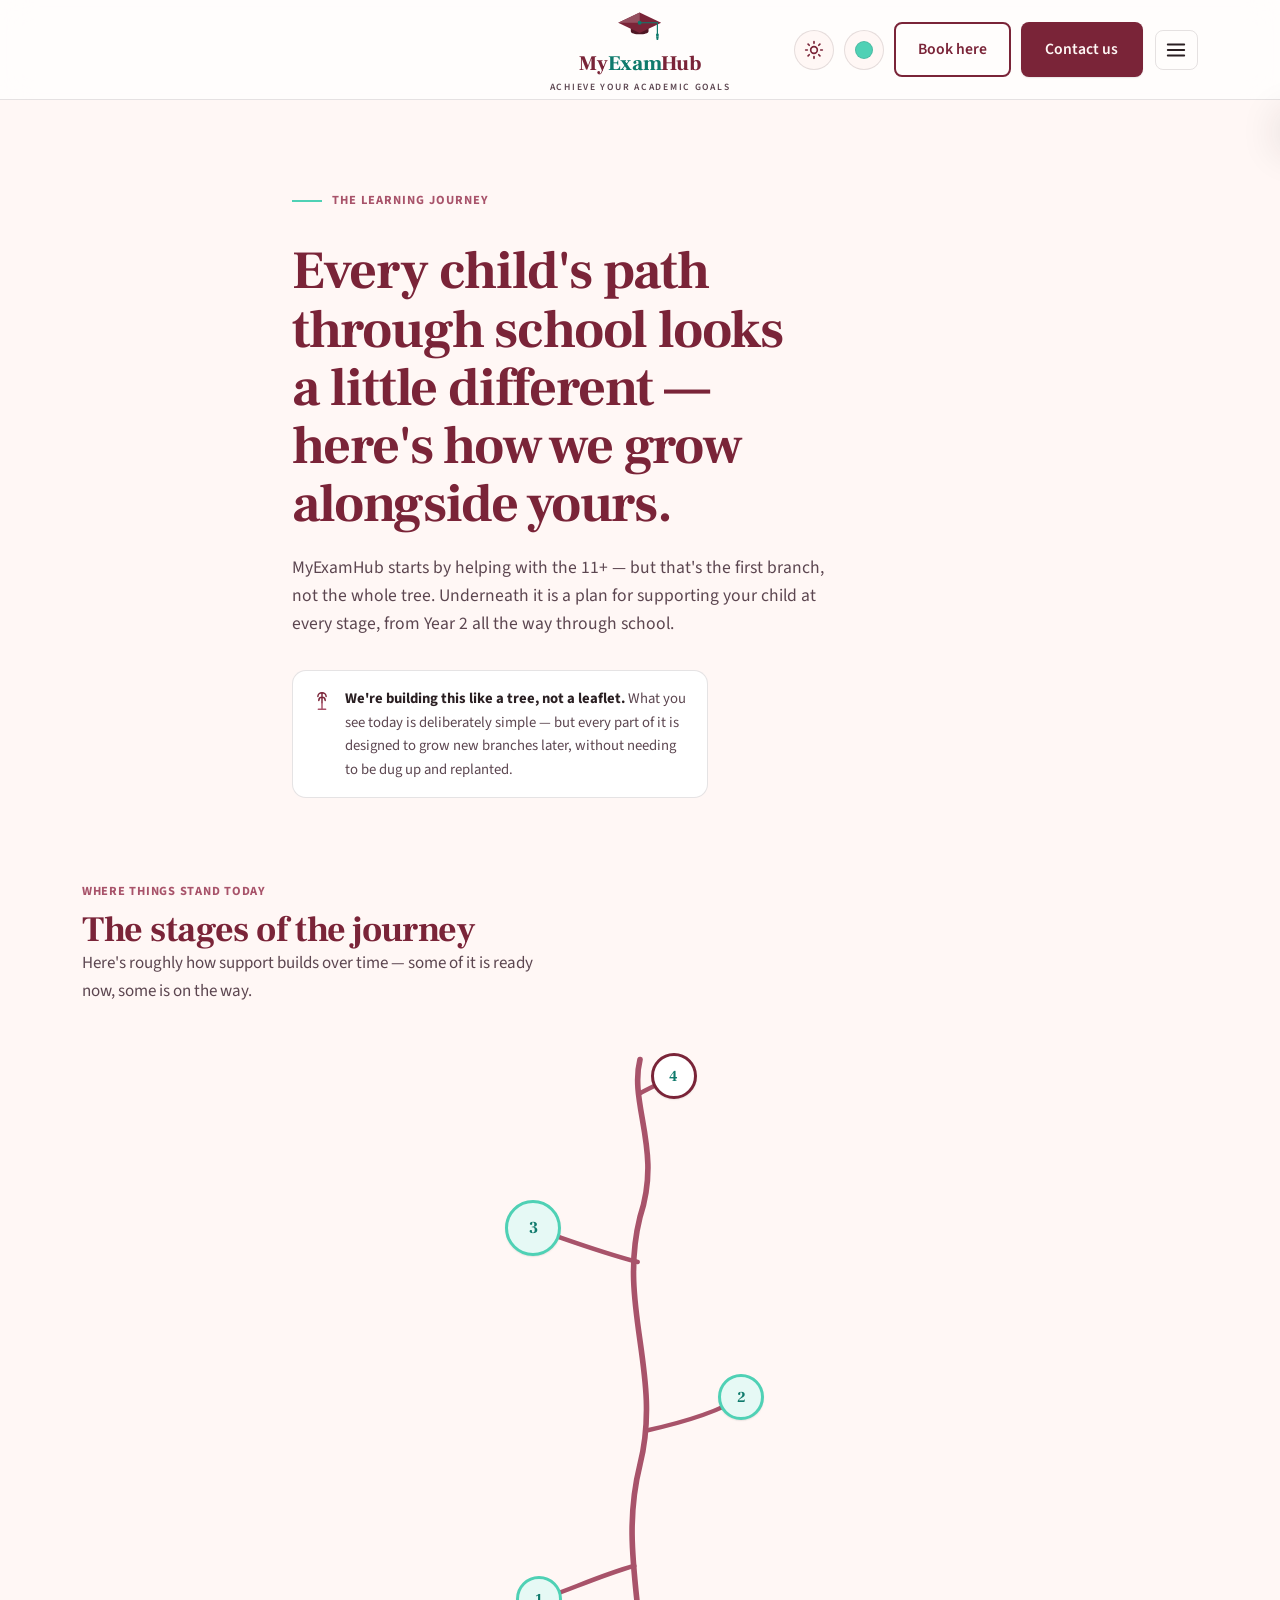
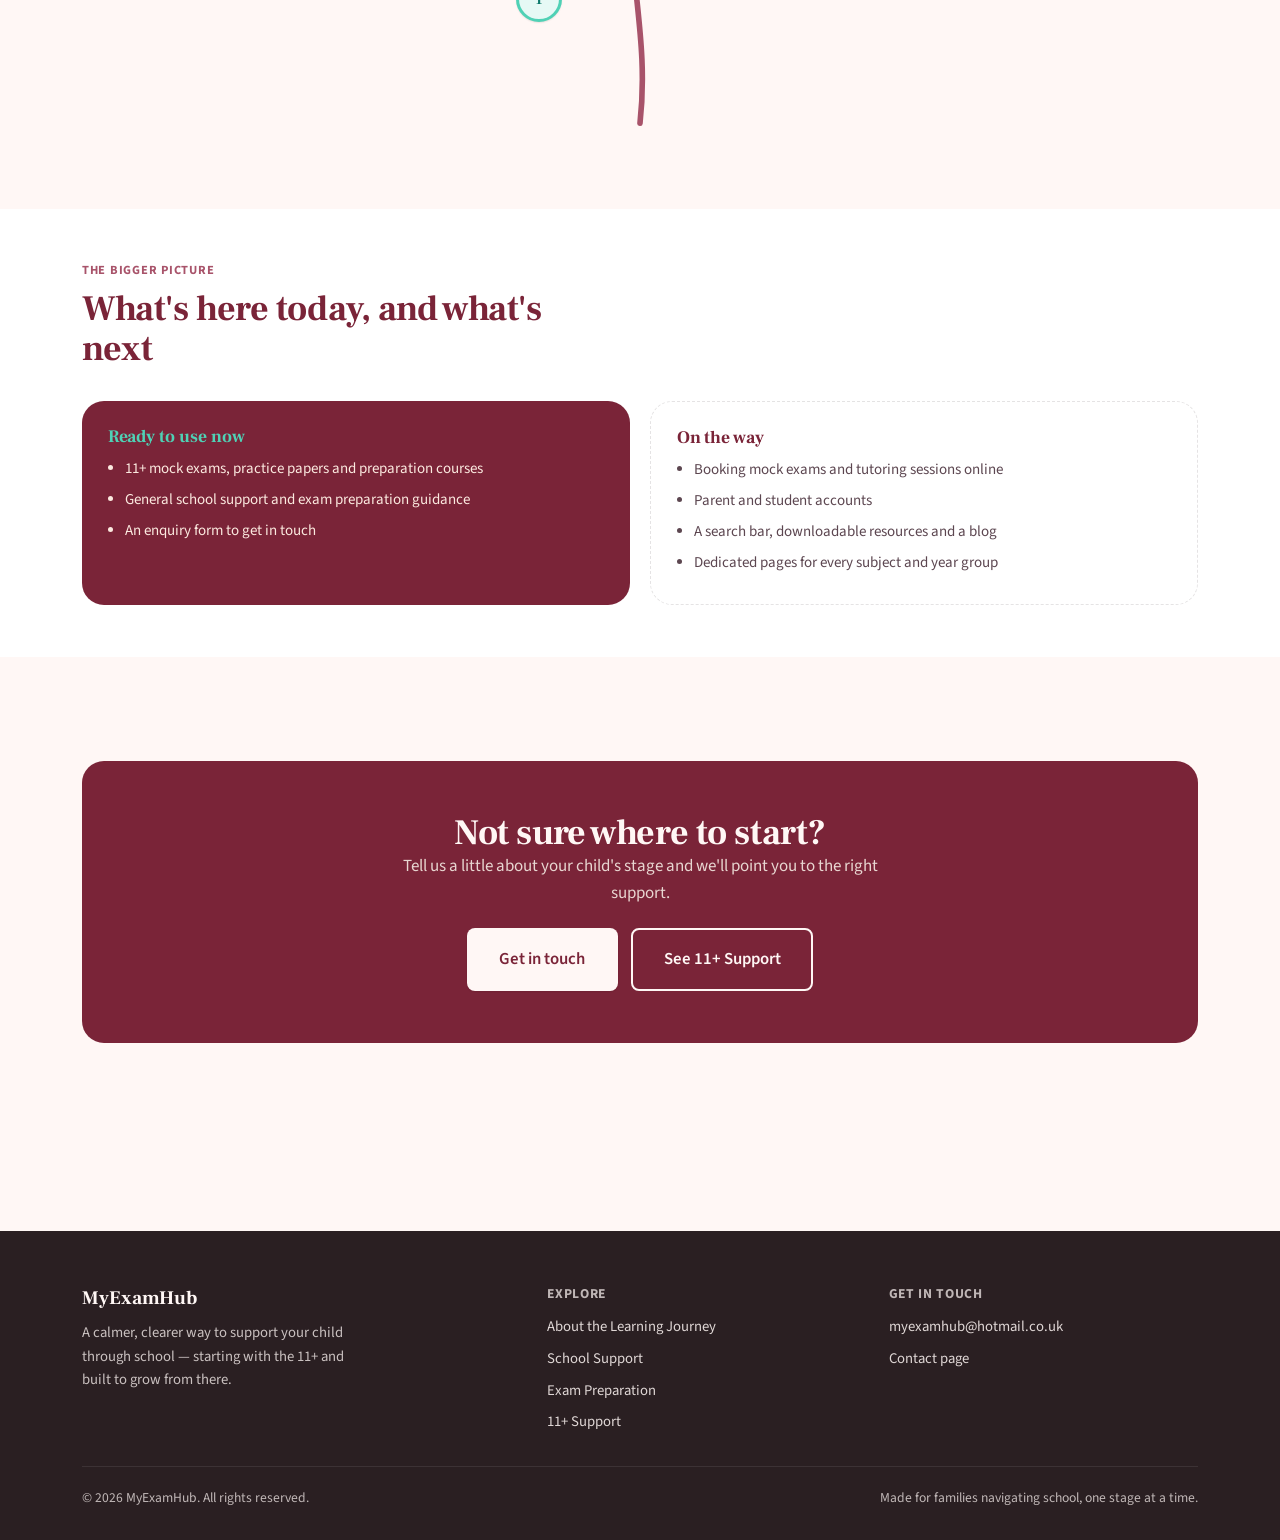
==== about.html @ 19a3b200 "Initial commit: duplicate of MyExamHub as starter for a simplified site Copied from the main my-exam" ====
<!doctype html>
<html lang="en">
<head>
<meta charset="UTF-8">
<meta name="viewport" content="width=device-width, initial-scale=1">
<title>About the Learning Journey — MyExamHub</title>
<meta name="description" content="How children progress through school stages, and how MyExamHub supports them along the way — from Year 2 through the 11+ and beyond.">
<link rel="icon" type="image/svg+xml" href="assets/img/favicon.svg">
<link rel="stylesheet" href="assets/css/style.css">
</head>
<body>
<a class="skip-link" href="#main">Skip to main content</a>

<header class="site-header">
  <div class="container">
    <a class="brand" href="index.html">
      <svg class="brand-mark" viewBox="0 0 120 96" aria-hidden="true">
        <path class="cap-band" d="M41,50 L41,58 C41,67 79,67 79,58 L79,50 Z"/>
        <path class="cap-top" d="M14,40 L60,18 L106,40 L60,62 Z"/>
        <path class="cap-face" d="M14,40 L60,18 L60,40 Z"/>
        <circle class="cap-accent" cx="60" cy="40" r="4.2"/>
        <path class="cap-tassel" d="M60,40 L98,40 L98,66"/>
        <circle class="cap-accent" cx="98" cy="66" r="3.1"/>
        <path class="cap-accent" d="M95,69 L101,69 L99.5,77 L96.5,77 Z"/>
      </svg>
      <span class="brand-word"><span class="word-dark">My</span><span class="word-accent">Exam</span><span class="word-dark">Hub</span></span>
      <span class="brand-tagline">Achieve Your Academic Goals</span>
    </a>

    <div class="nav-wrap">
      <button class="nav-toggle" aria-label="Open menu" aria-expanded="false" aria-controls="primary-nav">
        <svg viewBox="0 0 24 24" fill="none" stroke="currentColor" stroke-width="2" stroke-linecap="round"><path d="M3 6h18M3 12h18M3 18h18"/></svg>
      </button>
      <nav class="primary-nav" id="primary-nav" aria-label="Primary">
        <div class="nav-close-row">
          <button class="nav-close" aria-label="Close menu">
            <svg viewBox="0 0 24 24" fill="none" stroke="currentColor" stroke-width="2" stroke-linecap="round"><path d="M6 6l12 12M18 6L6 18"/></svg>
          </button>
        </div>
        <ul>
          <li><a href="index.html">Home</a></li>
          <li><a href="about.html" aria-current="page">About the Learning Journey</a></li>
          <li><a href="school-support.html">School Support</a></li>
          <li><a href="exam-preparation.html">Exam Preparation</a></li>
          <li><a href="eleven-plus.html">11+ Support</a></li>
          <li><a href="contact.html">Contact</a></li>
        </ul>
      </nav>
      <div class="header-actions">
        <button class="theme-toggle" aria-label="Switch to dark theme" aria-pressed="false">
          <svg class="icon-sun" viewBox="0 0 24 24" fill="none" stroke="currentColor" stroke-width="2" stroke-linecap="round"><circle cx="12" cy="12" r="4"/><path d="M12 2v2M12 20v2M4.9 4.9l1.4 1.4M17.7 17.7l1.4 1.4M2 12h2M20 12h2M4.9 19.1l1.4-1.4M17.7 6.3l1.4-1.4"/></svg>
          <svg class="icon-moon" viewBox="0 0 24 24" fill="none" stroke="currentColor" stroke-width="2" stroke-linecap="round"><path d="M20 14.5A8.5 8.5 0 1 1 9.5 4a7 7 0 0 0 10.5 10.5Z"/></svg>
        </button>
        <button class="palette-toggle" aria-label="Switch to Sage colours" aria-pressed="false" title="Colour scheme">
          <span class="palette-toggle-swatch" aria-hidden="true"></span>
        </button>
        <a class="btn btn-outline header-cta" href="contact.html#booking">Book here</a>
        <a class="btn btn-primary header-cta" href="contact.html">Contact us</a>
      </div>
    </div>
  </div>
  <div class="nav-scrim"></div>
</header>

<main id="main">

  <section class="journey-hero">
    <div class="container">
      <span class="hero-eyebrow">The Learning Journey</span>
      <h1>Every child's path through school looks a little different — here's how we grow alongside yours.</h1>
      <p class="lede">MyExamHub starts by helping with the 11+ — but that's the first branch, not the whole tree. Underneath it is a plan for supporting your child at every stage, from Year 2 all the way through school.</p>
      <div class="tree-note">
        <svg width="22" height="22" viewBox="0 0 24 24" fill="none" aria-hidden="true">
          <path d="M12 3v11M12 3c-2.5 0-4.5 1.8-4.5 4M12 3c2.5 0 4.5 1.8 4.5 4M12 8c-2 0-3.5 1.5-3.5 3.5M12 8c2 0 3.5 1.5 3.5 3.5" stroke="var(--color-primary)" stroke-width="1.6" stroke-linecap="round"/>
          <path d="M8 21h8M12 14v7" stroke="var(--color-secondary)" stroke-width="1.6" stroke-linecap="round"/>
        </svg>
        <p><strong>We're building this like a tree, not a leaflet.</strong> What you see today is deliberately simple — but every part of it is designed to grow new branches later, without needing to be dug up and replanted.</p>
      </div>
    </div>
  </section>

  <section aria-labelledby="journey-heading">
    <div class="container">
      <div class="section-head">
        <span class="eyebrow">Where things stand today</span>
        <h2 id="journey-heading">The stages of the journey</h2>
        <p>Here's roughly how support builds over time — some of it is ready now, some is on the way.</p>
      </div>

      <div class="tree-journey" data-timeline>
        <svg class="tree-svg" viewBox="0 0 320 640" aria-hidden="true" focusable="false">
          <path class="branch-trunk" d="M160,610 C170,520 140,460 160,380 C180,300 140,240 160,160 C180,100 150,60 160,20" />
          <path class="branch branch-1" d="M155,470 C120,480 90,495 70,500" />
          <path class="branch branch-2" d="M165,350 C210,340 235,330 250,320" />
          <path class="branch branch-3" d="M158,200 C120,190 90,178 65,170" />
          <path class="branch branch-4" d="M160,50 C175,42 185,38 190,35" />
        </svg>

        <div class="tree-node-layer">

          <div class="tree-stage tree-stage-1" data-status="now" data-side="left" style="--nx:21.9%; --ny:78.1%; --node-delay:1.65s;">
            <button class="tree-node" data-stage-toggle aria-expanded="false" aria-controls="tree-detail-1">1</button>
            <div class="tree-card" id="tree-detail-1">
              <span class="tree-card-tag">Available now</span>
              <h3>Year 2–3 · Building foundations</h3>
              <p>Confidence with reading, writing and number sense.</p>
              <ul>
                <li>Guidance for parents on supporting learning at home</li>
                <li>An introduction to what's ahead</li>
              </ul>
            </div>
          </div>

          <div class="tree-stage tree-stage-2" data-status="now" data-side="right" style="--nx:78.1%; --ny:50%; --node-delay:2s;">
            <button class="tree-node" data-stage-toggle aria-expanded="false" aria-controls="tree-detail-2">2</button>
            <div class="tree-card" id="tree-detail-2">
              <span class="tree-card-tag">Available now</span>
              <h3>Year 4–6 · School support widens</h3>
              <p>Day-to-day academic support and exam preparation techniques.</p>
              <ul>
                <li>General academic help across year groups</li>
                <li>Revision tips beyond the 11+</li>
              </ul>
            </div>
          </div>

          <div class="tree-stage tree-stage-3" data-status="now" data-side="left" style="--nx:20.3%; --ny:26.6%; --node-delay:2.35s;">
            <button class="tree-node" data-stage-toggle aria-expanded="false" aria-controls="tree-detail-3">3</button>
            <div class="tree-card" id="tree-detail-3">
              <span class="tree-card-tag">Our main focus right now</span>
              <h3>The 11+ · Getting exam-ready</h3>
              <p>The most detailed part of the site today.</p>
              <ul>
                <li>Mock exams and practice papers</li>
                <li>Preparation courses and tips</li>
                <li>FAQs, booking coming soon</li>
              </ul>
            </div>
          </div>

          <div class="tree-stage tree-stage-4" data-status="soon" data-side="right" style="--nx:59.4%; --ny:5.5%; --node-delay:2.7s;">
            <button class="tree-node" data-stage-toggle aria-expanded="false" aria-controls="tree-detail-4">4</button>
            <div class="tree-card" id="tree-detail-4">
              <span class="tree-card-tag">Coming later</span>
              <h3>Beyond · Growing with your child</h3>
              <p>As MyExamHub grows, so does what's here.</p>
              <ul>
                <li>Every year group and subject</li>
                <li>Accounts and online booking</li>
                <li>Video lessons</li>
              </ul>
            </div>
          </div>

        </div>
      </div>

      <!-- mobile fallback: same content, simple stacked accordion -->
      <div class="tree-mobile-list" data-timeline>
        <article class="stage" data-status="now">
          <button class="stage-head" aria-expanded="false" aria-controls="m-detail-1" data-stage-toggle>
            <span class="stage-node" aria-hidden="true">1</span>
            <span class="stage-title">Year 2–3 · Building foundations</span>
          </button>
          <div class="stage-detail" id="m-detail-1">
            <div class="stage-detail-inner">
              <p>Confidence with reading, writing and number sense — the groundwork everything else stands on.</p>
              <ul>
                <li>General guidance for parents on supporting learning at home</li>
                <li>An introduction to what's ahead in later school years</li>
              </ul>
            </div>
          </div>
        </article>
        <article class="stage" data-status="now">
          <button class="stage-head" aria-expanded="false" aria-controls="m-detail-2" data-stage-toggle>
            <span class="stage-node" aria-hidden="true">2</span>
            <span class="stage-title">Year 4–6 · School support widens</span>
          </button>
          <div class="stage-detail" id="m-detail-2">
            <div class="stage-detail-inner">
              <p>As schoolwork gets more demanding, this is where day-to-day academic support and exam preparation techniques come in.</p>
              <ul>
                <li>School Support: general academic help across year groups</li>
                <li>Exam Preparation: revision tips and techniques that go beyond the 11+</li>
              </ul>
            </div>
          </div>
        </article>
        <article class="stage" data-status="now">
          <button class="stage-head" aria-expanded="false" aria-controls="m-detail-3" data-stage-toggle>
            <span class="stage-node" aria-hidden="true">3</span>
            <span class="stage-title">The 11+ · Getting exam-ready</span>
          </button>
          <div class="stage-detail" id="m-detail-3">
            <div class="stage-detail-inner">
              <p>For families sitting the 11+, this is the most detailed part of the site today.</p>
              <ul>
                <li>Mock exams and practice papers</li>
                <li>Preparation courses and tips for success</li>
                <li>FAQs, with booking a place coming soon</li>
              </ul>
            </div>
          </div>
        </article>
        <article class="stage" data-status="soon">
          <button class="stage-head" aria-expanded="false" aria-controls="m-detail-4" data-stage-toggle>
            <span class="stage-node" aria-hidden="true">4</span>
            <span class="stage-title">Beyond · Growing with your child</span>
          </button>
          <div class="stage-detail" id="m-detail-4">
            <div class="stage-detail-inner">
              <p>As MyExamHub grows, so does what's here — without needing to rebuild what came before.</p>
              <ul>
                <li>Subject and year-group pages across the full school journey</li>
                <li>Accounts, dashboards and online booking</li>
                <li>Video lessons and guided learning pathways</li>
              </ul>
            </div>
          </div>
        </article>
      </div>

    </div>
  </section>

  <section class="section-alt" aria-labelledby="split-heading">
    <div class="container">
      <div class="section-head">
        <span class="eyebrow">The bigger picture</span>
        <h2 id="split-heading">What's here today, and what's next</h2>
      </div>
      <div class="split-grid">
        <div class="split-card now">
          <h3>Ready to use now</h3>
          <ul>
            <li>11+ mock exams, practice papers and preparation courses</li>
            <li>General school support and exam preparation guidance</li>
            <li>An enquiry form to get in touch</li>
          </ul>
        </div>
        <div class="split-card later">
          <h3>On the way</h3>
          <ul>
            <li>Booking mock exams and tutoring sessions online</li>
            <li>Parent and student accounts</li>
            <li>A search bar, downloadable resources and a blog</li>
            <li>Dedicated pages for every subject and year group</li>
          </ul>
        </div>
      </div>
    </div>
  </section>

  <section>
    <div class="container">
      <div class="cta-band">
        <h2>Not sure where to start?</h2>
        <p>Tell us a little about your child's stage and we'll point you to the right support.</p>
        <div class="cta-actions">
          <a class="btn btn-primary btn-lg" href="contact.html">Get in touch</a>
          <a class="btn btn-outline btn-lg" href="eleven-plus.html" style="border-color:#FFF7F5; color:#FFF7F5;">See 11+ Support</a>
        </div>
      </div>
    </div>
  </section>

</main>

<footer class="site-footer">
  <div class="container">
    <div class="footer-grid">
      <div class="footer-col">
        <div class="footer-brand">MyExamHub</div>
        <p class="footer-tagline">A calmer, clearer way to support your child through school — starting with the 11+ and built to grow from there.</p>
      </div>
      <div class="footer-col">
        <h5>Explore</h5>
        <ul>
          <li><a href="about.html">About the Learning Journey</a></li>
          <li><a href="school-support.html">School Support</a></li>
          <li><a href="exam-preparation.html">Exam Preparation</a></li>
          <li><a href="eleven-plus.html">11+ Support</a></li>
        </ul>
      </div>
      <div class="footer-col">
        <h5>Get in touch</h5>
        <ul>
          <li><a href="mailto:myexamhub@hotmail.co.uk">myexamhub@hotmail.co.uk</a></li>
          <li><a href="contact.html">Contact page</a></li>
        </ul>
      </div>
    </div>
    <div class="footer-bottom">
      <span>&copy; 2026 MyExamHub. All rights reserved.</span>
      <span>Made for families navigating school, one stage at a time.</span>
    </div>
  </div>
</footer>

<script src="assets/js/main.js"></script>
</body>
</html>
---- assets/css/style.css ----
/* MyExamHub — design system
   Palette: Burgundy & Mint (pinned by client brief)
   --color-accent-strong is a derived, non-pinned addition: the mint accent
   (#4FD1B5) is too light to pass text/focus-ring contrast on the pale
   backgrounds, so light mode substitutes a deeper teal wherever accent is
   used as foreground rather than as a decorative fill/border. Dark mode's
   accent-strong is identical to accent since mint already contrasts well
   against the near-black surfaces there.
   Direction: growth-journey narrative, clean editorial execution
*/

@import url('https://fonts.googleapis.com/css2?family=Frank+Ruhl+Libre:wght@500;600;700;900&family=Source+Sans+3:wght@400;500;600;700&display=swap');

:root {
  --color-primary: #7A2438;
  --color-accent: #4FD1B5;
  --color-accent-strong: #0F7A6C;
  --color-secondary: #A8536A;
  /* theme-constant: text/icons placed on the mint accent's own fill (chips,
     accent-filled buttons) need a fixed dark ink, since the accent stays
     bright in both themes but --color-text flips to near-white in dark. */
  --color-ink-on-accent: #2A1F22;
  --color-bg: #FFF7F5;
  --color-surface: #FFFFFF;
  --color-text: #2A1F22;
  --color-text-soft: #5C4650;
  --color-border: rgba(42, 31, 34, 0.12);
  --color-footer-bg: #2A1F22;
  --color-footer-text: #FFF7F5;

  --shadow-sm: 0 1px 2px rgba(42, 31, 34, 0.06), 0 1px 1px rgba(42, 31, 34, 0.04);
  --shadow-md: 0 8px 24px rgba(42, 31, 34, 0.10);
  --shadow-lg: 0 16px 40px rgba(42, 31, 34, 0.16);

  --radius-sm: 8px;
  --radius-md: 14px;
  --radius-lg: 22px;

  --ease-out: cubic-bezier(0.23, 1, 0.32, 1);
  --ease-in-out: cubic-bezier(0.77, 0, 0.175, 1);
  --ease-drawer: cubic-bezier(0.32, 0.72, 0, 1);

  --font-display: 'Frank Ruhl Libre', Georgia, serif;
  --font-body: 'Source Sans 3', -apple-system, BlinkMacSystemFont, 'Segoe UI', sans-serif;

  --space-1: 0.5rem;
  --space-2: 0.75rem;
  --space-3: 1.25rem;
  --space-4: 2rem;
  --space-5: 3.25rem;
  --space-6: 5.25rem;

  --container-max: 1180px;

  color-scheme: light;
}

:root[data-theme="dark"] {
  --color-primary: #7A2438;
  --color-accent: #4FD1B5;
  --color-accent-strong: #4FD1B5;
  --color-secondary: #A8536A;
  --color-bg: #240F17;
  --color-surface: #331623;
  --color-text: #F5EEEA;
  --color-text-soft: #D9BFC4;
  --color-border: rgba(245, 238, 234, 0.14);
  --color-footer-bg: #170A0F;
  --color-footer-text: #F5EEEA;

  --shadow-sm: 0 1px 2px rgba(0, 0, 0, 0.3);
  --shadow-md: 0 8px 24px rgba(0, 0, 0, 0.35);
  --shadow-lg: 0 20px 50px rgba(0, 0, 0, 0.45);

  color-scheme: dark;
}

@media (prefers-color-scheme: dark) {
  :root:not([data-theme="light"]) {
    --color-primary: #7A2438;
    --color-accent: #4FD1B5;
    --color-accent-strong: #4FD1B5;
    --color-secondary: #A8536A;
    --color-bg: #240F17;
    --color-surface: #331623;
    --color-text: #F5EEEA;
    --color-text-soft: #D9BFC4;
    --color-border: rgba(245, 238, 234, 0.14);
    --color-footer-bg: #170A0F;
    --color-footer-text: #F5EEEA;
    color-scheme: dark;
  }
}

/* ===== Palette switcher: Burgundy & Sage =====
   Primary/Accent/Secondary don't change between light/dark (same pattern
   as the default Burgundy & Mint palette), so one block covers both
   themes; only --color-accent-strong needs a theme-specific value, same
   reasoning as the default palette's accent-strong.
   Note: this palette's Primary (#331623) is identical to the dark-mode
   --color-surface. Every place Primary is used as text/icon color already
   has a dark-mode override to accent or text (added for the Mint palette's
   own contrast fix), so nothing goes invisible — the one visible side
   effect is the tree-journey node's decorative border blending into its
   own fill in dark mode, which is cosmetic only. */
:root[data-palette="sage"] {
  --color-primary: #331623;
  --color-accent: #8CA88F;
  --color-accent-strong: #4F6F55;
  --color-secondary: #E0B93A;
}
:root[data-palette="sage"][data-theme="dark"] {
  --color-accent-strong: #8CA88F;
}
@media (prefers-color-scheme: dark) {
  :root[data-palette="sage"]:not([data-theme="light"]) {
    --color-accent-strong: #8CA88F;
  }
}

/* Reset */
*, *::before, *::after { box-sizing: border-box; }
* { margin: 0; }
html { -webkit-text-size-adjust: 100%; scroll-behavior: smooth; }
body {
  font-family: var(--font-body);
  color: var(--color-text);
  background: var(--color-bg);
  line-height: 1.6;
  font-size: 1.0625rem;
  transition: background-color 0.25s ease, color 0.25s ease;
}
img, svg { display: block; max-width: 100%; }
a { color: inherit; }
button { font: inherit; }
ul { list-style: none; padding: 0; }

h1, h2, h3, h4 {
  font-family: var(--font-display);
  line-height: 1.15;
  font-weight: 700;
  color: var(--color-primary);
}
:root[data-theme="dark"] h1,
:root[data-theme="dark"] h2,
:root[data-theme="dark"] h3,
:root[data-theme="dark"] h4 { color: var(--color-text); }
@media (prefers-color-scheme: dark) {
  html:not([data-theme="light"]) h1,
  html:not([data-theme="light"]) h2,
  html:not([data-theme="light"]) h3,
  html:not([data-theme="light"]) h4 { color: var(--color-text); }
}

/* Optical sizing: tracking and leading are size-specific, not one fixed
   value for every heading — large display type wants negative tracking
   and tighter leading; smaller headings need less of both. */
h1 { font-size: clamp(2.1rem, 4.2vw, 3.4rem); line-height: 1.08; letter-spacing: -0.02em; }
h2 { font-size: clamp(1.6rem, 2.8vw, 2.3rem); line-height: 1.12; letter-spacing: -0.012em; }
h3 { font-size: 1.3rem; letter-spacing: -0.004em; }

p { color: var(--color-text-soft); max-width: 62ch; }

.container {
  max-width: var(--container-max);
  margin-inline: auto;
  padding-inline: var(--space-4);
}

@media (max-width: 640px) {
  .container { padding-inline: var(--space-3); }
}

/* Skip link */
.skip-link {
  position: absolute;
  left: -9999px;
  top: 0;
  background: var(--color-primary);
  color: #fff;
  padding: 0.75rem 1.25rem;
  border-radius: 0 0 var(--radius-sm) 0;
  z-index: 200;
}
.skip-link:focus { left: 0; }

/* ===== Header / Nav ===== */
.site-header {
  position: sticky;
  top: 0;
  z-index: 100;
  background: color-mix(in srgb, var(--color-surface) 100%, transparent);
  border-bottom: 1px solid var(--color-border);
  transition: background-color 200ms ease;
}
@supports (backdrop-filter: blur(1px)) or (-webkit-backdrop-filter: blur(1px)) {
  .site-header {
    background: color-mix(in srgb, var(--color-surface) 72%, transparent);
    -webkit-backdrop-filter: blur(16px) saturate(160%);
    backdrop-filter: blur(16px) saturate(160%);
  }
  .site-header.is-scrolled {
    background: color-mix(in srgb, var(--color-surface) 60%, transparent);
  }
}
@media (prefers-reduced-transparency: reduce) {
  .site-header,
  .site-header.is-scrolled {
    background: var(--color-surface);
    -webkit-backdrop-filter: none;
    backdrop-filter: none;
  }
}
.site-header .container {
  display: flex;
  align-items: center;
  gap: var(--space-3);
  padding-block: 1.4rem;
  position: relative;
}
.brand {
  display: flex;
  flex-direction: column;
  align-items: center;
  gap: 0.3rem;
  font-family: var(--font-display);
  text-decoration: none;
  text-align: center;
  position: absolute;
  left: 50%;
  transform: translateX(-50%);
}
.brand-mark {
  width: 56px;
  height: 45px;
  flex-shrink: 0;
}
.cap-band { fill: color-mix(in srgb, var(--color-primary) 65%, black); }
.cap-top { fill: var(--color-primary); }
.cap-face { fill: color-mix(in srgb, var(--color-primary) 80%, white); }
.cap-accent { fill: var(--color-accent-strong); }
.cap-tassel {
  fill: none;
  stroke: var(--color-accent-strong);
  stroke-width: 2.6;
  stroke-linecap: round;
  stroke-linejoin: round;
}
.brand-word {
  font-weight: 800;
  font-size: 1.3rem;
  letter-spacing: -0.01em;
  line-height: 1;
}
.word-dark { color: var(--color-primary); }
.word-accent { color: var(--color-accent-strong); }
.brand-tagline {
  font-family: var(--font-body);
  font-size: 0.6rem;
  font-weight: 600;
  letter-spacing: 0.18em;
  text-transform: uppercase;
  color: var(--color-text-soft);
}
:root[data-theme="dark"] .word-dark { color: var(--color-text); }
@media (prefers-color-scheme: dark) {
  html:not([data-theme="light"]) .word-dark { color: var(--color-text); }
}
@media (max-width: 640px) {
  .brand { position: static; transform: none; }
  .brand-mark { width: 46px; height: 37px; }
  .brand-word { font-size: 1.12rem; }
}

.nav-wrap {
  display: flex;
  align-items: center;
  gap: var(--space-2);
  margin-left: auto;
}

.nav-toggle {
  display: none;
  background: none;
  border: 1px solid var(--color-border);
  border-radius: var(--radius-sm);
  padding: 0.5rem 0.6rem;
  cursor: pointer;
  color: var(--color-text);
}
.nav-toggle svg { width: 22px; height: 22px; }

.primary-nav {
  display: flex;
  align-items: center;
  gap: var(--space-1);
}
.primary-nav ul {
  display: flex;
  gap: 0.2rem;
  flex-wrap: wrap;
}
.primary-nav a {
  display: inline-block;
  text-decoration: none;
  font-weight: 600;
  font-size: 0.95rem;
  padding: 0.55rem 0.85rem;
  border-radius: var(--radius-sm);
  color: var(--color-text);
  transition: background-color 150ms ease;
}
@media (hover: hover) and (pointer: fine) {
  .primary-nav a:hover { background: var(--color-bg); }
}
.primary-nav a:active { background: var(--color-bg); transition-duration: 50ms; }
.primary-nav a[aria-current="page"] {
  color: var(--color-primary);
  background: color-mix(in srgb, var(--color-primary) 10%, transparent);
}
:root[data-theme="dark"] .primary-nav a[aria-current="page"] { color: var(--color-accent); background: rgba(79,209,181,0.14); }

.header-actions {
  display: flex;
  align-items: center;
  gap: 0.6rem;
}

.theme-toggle {
  display: inline-flex;
  align-items: center;
  justify-content: center;
  width: 40px;
  height: 40px;
  border-radius: 50%;
  border: 1px solid var(--color-border);
  background: var(--color-bg);
  cursor: pointer;
  color: var(--color-primary);
}
:root[data-theme="dark"] .theme-toggle { color: var(--color-accent); }
.theme-toggle svg { width: 20px; height: 20px; }
.theme-toggle .icon-moon { display: none; }
:root[data-theme="dark"] .theme-toggle .icon-sun { display: none; }
:root[data-theme="dark"] .theme-toggle .icon-moon { display: block; }

.palette-toggle {
  display: inline-flex;
  align-items: center;
  justify-content: center;
  width: 40px;
  height: 40px;
  border-radius: 50%;
  border: 1px solid var(--color-border);
  background: var(--color-bg);
  cursor: pointer;
  transition: transform 160ms var(--ease-out);
}
.palette-toggle:active { transform: scale(0.92); }
.palette-toggle-swatch {
  width: 18px;
  height: 18px;
  border-radius: 50%;
  background: var(--color-accent);
  border: 1px solid var(--color-border);
  transition: background-color 200ms ease;
}

.header-cta { white-space: nowrap; }
@media (max-width: 520px) {
  .btn.header-cta { display: none; }
}

.nav-toggle { display: inline-flex; align-items: center; justify-content: center; order: 3; }
.primary-nav {
  position: fixed;
  top: var(--header-h, 4.75rem);
  right: 0;
  bottom: 0;
  z-index: 95;
  width: min(320px, 84vw);
  background: var(--color-surface);
  flex-direction: column;
  align-items: stretch;
  padding: var(--space-2) var(--space-3) var(--space-3);
  transform: translateX(100%);
  transition: transform 240ms var(--ease-drawer);
  box-shadow: var(--shadow-lg);
}
.primary-nav.is-open { transform: translateX(0); }
.nav-close-row { display: flex; justify-content: flex-end; margin-bottom: var(--space-2); }
.nav-close {
  display: inline-flex;
  align-items: center;
  justify-content: center;
  width: 40px;
  height: 40px;
  background: none;
  border: 1px solid var(--color-border);
  border-radius: var(--radius-sm);
  color: var(--color-text);
  cursor: pointer;
}
.nav-close svg { width: 20px; height: 20px; }
.primary-nav ul { flex-direction: column; gap: 0.15rem; }
.primary-nav a { padding: 0.9rem 1rem; font-size: 1.05rem; }
.nav-scrim {
  position: fixed;
  inset: 0;
  background: rgba(20, 8, 12, 0.45);
  z-index: 90;
  opacity: 0;
  visibility: hidden;
  transition: opacity 240ms ease, visibility 240ms;
}
.nav-scrim.is-open { opacity: 1; visibility: visible; }

/* ===== Buttons ===== */
.btn {
  display: inline-flex;
  align-items: center;
  gap: 0.5rem;
  font-weight: 600;
  text-decoration: none;
  border-radius: var(--radius-sm);
  padding: 0.8rem 1.4rem;
  border: 2px solid transparent;
  cursor: pointer;
  transition: transform 160ms var(--ease-out), box-shadow 160ms ease, background-color 150ms ease;
  font-size: 0.98rem;
}
@media (hover: hover) and (pointer: fine) {
  .btn:hover { transform: translateY(-1px); }
}
.btn:active { transform: scale(0.97); }
.btn-primary {
  background: var(--color-primary);
  color: #FFF7F5;
  box-shadow: var(--shadow-sm);
}
@media (hover: hover) and (pointer: fine) {
  .btn-primary:hover { box-shadow: var(--shadow-md); }
}
.btn-outline {
  background: transparent;
  border-color: var(--color-primary);
  color: var(--color-primary);
}
:root[data-theme="dark"] .btn-outline { border-color: var(--color-accent); color: var(--color-accent); }
@media (hover: hover) and (pointer: fine) {
  .btn-outline:hover { background: color-mix(in srgb, var(--color-primary) 8%, transparent); }
}
.btn-lg { padding: 1rem 1.9rem; font-size: 1.05rem; }

/* ===== Hero / Journey path ===== */
.hero {
  padding-block: var(--space-6) var(--space-5);
  overflow: hidden;
}
.hero .container {
  display: grid;
  grid-template-columns: 1.1fr 0.9fr;
  gap: var(--space-5);
  align-items: center;
}
.hero-eyebrow {
  display: inline-flex;
  align-items: center;
  gap: 0.6rem;
  font-weight: 700;
  letter-spacing: 0.08em;
  text-transform: uppercase;
  font-size: 0.78rem;
  color: var(--color-secondary);
  margin-bottom: var(--space-3);
}
.hero-eyebrow::before {
  content: "";
  width: 30px;
  height: 2px;
  background: var(--color-accent);
  flex-shrink: 0;
}
.hero h1 { margin-bottom: var(--space-3); }
.hero-lede { font-size: 1.15rem; margin-bottom: var(--space-4); }
.hero-actions { display: flex; gap: 0.85rem; flex-wrap: wrap; }

.journey {
  position: relative;
  min-height: 360px;
}
.journey-path {
  width: 100%;
  height: auto;
}
.journey-stop {
  position: absolute;
  display: flex;
  flex-direction: column;
  align-items: center;
  text-align: center;
  width: 132px;
  transform: translate(-50%, -50%);
}
.journey-dot {
  width: 46px;
  height: 46px;
  border-radius: 50%;
  background: var(--color-surface);
  border: 3px solid var(--color-accent);
  display: flex;
  align-items: center;
  justify-content: center;
  box-shadow: var(--shadow-md);
  font-family: var(--font-display);
  font-weight: 700;
  color: var(--color-primary);
  margin-bottom: 0.5rem;
}
:root[data-theme="dark"] .journey-dot { color: var(--color-accent); }
.journey-stop span.label {
  font-size: 0.82rem;
  font-weight: 600;
  color: var(--color-text);
}

@media (max-width: 900px) {
  .hero .container { grid-template-columns: 1fr; }
  .journey { min-height: 280px; order: -1; }
}

/* Signature moment: the journey draws itself in, dot by dot.
   Base state is fully revealed so no-JS / reduced-motion visitors see
   the complete path immediately; the animation is additive. */
.journey-stop { opacity: 1; }

@media (prefers-reduced-motion: no-preference) {
  .journey-path {
    animation: journey-draw 1.7s cubic-bezier(0.22, 1, 0.36, 1) both;
  }
  .journey-stop {
    opacity: 0;
    animation: journey-stop-in 0.6s ease-out both;
  }
  .journey-stop:nth-child(2) { animation-delay: 0.35s; }
  .journey-stop:nth-child(3) { animation-delay: 0.85s; }
  .journey-stop:nth-child(4) { animation-delay: 1.3s; }
  .journey-stop:nth-child(5) { animation-delay: 1.65s; }
}

@keyframes journey-draw {
  from { clip-path: inset(0 100% 0 0); }
  to { clip-path: inset(0 0% 0 0); }
}

@keyframes journey-stop-in {
  from { opacity: 0; transform: translate(-50%, -50%) translateY(8px) scale(0.85); }
  to { opacity: 1; transform: translate(-50%, -50%) translateY(0) scale(1); }
}

/* Echo of the signature device further down the page: milestones
   reveal left-to-right as they enter view, like the path extending. */
.milestone {
  clip-path: inset(0 100% 0 0);
  transition: clip-path 0.7s cubic-bezier(0.22, 1, 0.36, 1);
}
.milestone.is-visible { clip-path: inset(0 0 0 0); }
@media (prefers-reduced-motion: reduce) {
  .milestone { clip-path: none; transition: none; }
}

/* ===== Interior page header ===== */
.page-header {
  padding-block: var(--space-5) var(--space-4);
  text-align: center;
}
.page-header .container { max-width: 760px; }
.page-header p { margin-inline: auto; font-size: 1.08rem; }

/* ===== Sections ===== */
section { padding-block: var(--space-5); }
.section-head {
  max-width: 60ch;
  margin-bottom: var(--space-4);
}
.section-head.center { margin-inline: auto; text-align: center; }
.section-alt { background: var(--color-surface); }
.eyebrow {
  display: block;
  font-weight: 700;
  letter-spacing: 0.06em;
  text-transform: uppercase;
  font-size: 0.78rem;
  color: var(--color-secondary);
  margin-bottom: 0.5rem;
}

/* ===== Cards / grid ===== */
.grid {
  display: grid;
  gap: var(--space-3);
}
.grid-3 { grid-template-columns: repeat(3, 1fr); }
.grid-4 { grid-template-columns: repeat(4, 1fr); }
.grid-2 { grid-template-columns: repeat(2, 1fr); }
@media (max-width: 900px) {
  .grid-3, .grid-4 { grid-template-columns: repeat(2, 1fr); }
}
@media (max-width: 640px) {
  .grid-2, .grid-3, .grid-4 { grid-template-columns: 1fr; }
}

.card {
  background: var(--color-surface);
  border: 1px solid var(--color-border);
  border-radius: var(--radius-md);
  padding: var(--space-4);
  box-shadow: var(--shadow-sm);
  transition: box-shadow 200ms ease, transform 200ms var(--ease-out);
}
@media (hover: hover) and (pointer: fine) {
  .card:hover { box-shadow: var(--shadow-md); transform: translateY(-2px); }
}
.card .icon {
  width: 42px;
  height: 42px;
  color: var(--color-primary);
  margin-bottom: var(--space-2);
}
:root[data-theme="dark"] .card .icon { color: var(--color-accent); }
.card h3 { margin-bottom: 0.5rem; font-size: 1.15rem; }
.card p { max-width: none; font-size: 0.96rem; }

.card-link {
  display: inline-flex;
  align-items: center;
  gap: 0.35rem;
  margin-top: var(--space-2);
  font-weight: 600;
  color: var(--color-primary);
  text-decoration: none;
}
:root[data-theme="dark"] .card-link { color: var(--color-accent); }
.card-link svg { width: 16px; height: 16px; transition: transform 160ms var(--ease-out); }
@media (hover: hover) and (pointer: fine) {
  .card-link:hover svg { transform: translateX(3px); }
}

/* ===== Milestone / stepper (used across pages) ===== */
.milestones {
  display: flex;
  gap: var(--space-3);
  overflow-x: auto;
  padding-bottom: 0.5rem;
}
.milestone {
  flex: 1 1 160px;
  min-width: 160px;
  border-left: 3px solid var(--color-accent);
  padding: 0.25rem 0 0.25rem var(--space-2);
}
.milestone .step-num {
  font-family: var(--font-display);
  font-weight: 700;
  color: var(--color-accent-strong);
  font-size: 0.9rem;
}
.milestone h4 { font-size: 1rem; margin-block: 0.2rem 0.3rem; color: var(--color-text); }
.milestone p { font-size: 0.9rem; }

/* ===== Callout / CTA band ===== */
.cta-band {
  background: var(--color-primary);
  color: #FFF7F5;
  border-radius: var(--radius-lg);
  padding: var(--space-5);
  margin-block: var(--space-5);
  text-align: center;
}
:root[data-theme="dark"] .cta-band { background: var(--color-surface); border: 1px solid var(--color-border); color: var(--color-text); }
.cta-band h2 { color: #FFF7F5; }
:root[data-theme="dark"] .cta-band h2 { color: var(--color-text); }
.cta-band p { color: rgba(251,246,236,0.85); margin-inline: auto; }
:root[data-theme="dark"] .cta-band p { color: var(--color-text-soft); }
.cta-band .btn-primary {
  background: #FFF7F5;
  color: var(--color-primary);
}
:root[data-theme="dark"] .cta-band .btn-primary { background: var(--color-accent); color: #240F17; }
.cta-actions { display: flex; justify-content: center; gap: 0.85rem; flex-wrap: wrap; margin-top: var(--space-3); }

/* ===== FAQ (details/summary) ===== */
.faq-item {
  border-bottom: 1px solid var(--color-border);
  padding-block: var(--space-2);
}
.faq-item summary {
  cursor: pointer;
  font-weight: 600;
  font-size: 1.02rem;
  list-style: none;
  display: flex;
  align-items: center;
  justify-content: space-between;
  gap: 1rem;
  padding: 0.4rem 0.5rem;
  margin-inline: -0.5rem;
  border-radius: var(--radius-sm);
  transition: background-color 100ms ease-out;
}
.faq-item summary:active { background: var(--color-bg); transition-duration: 30ms; }
.faq-item summary::-webkit-details-marker { display: none; }
.faq-item summary .chevron { width: 20px; height: 20px; flex-shrink: 0; transition: transform 200ms var(--ease-out); color: var(--color-primary); }
:root[data-theme="dark"] .faq-item summary .chevron { color: var(--color-accent); }
.faq-item[open] summary .chevron { transform: rotate(180deg); }
.faq-item .faq-answer { overflow: hidden; padding-block: 0.4rem 0.8rem; }
.faq-item.js-accordion .faq-answer { transition: height 220ms var(--ease-out); }
@media (prefers-reduced-motion: reduce) {
  .faq-item.js-accordion .faq-answer { transition: none; }
}

/* ===== Badge (future feature note) ===== */
.badge-soon {
  display: inline-flex;
  align-items: center;
  gap: 0.4rem;
  font-size: 0.78rem;
  font-weight: 700;
  letter-spacing: 0.03em;
  text-transform: uppercase;
  color: var(--color-secondary);
  background: color-mix(in srgb, var(--color-accent) 16%, transparent);
  border: 1px solid color-mix(in srgb, var(--color-accent) 45%, transparent);
  padding: 0.3rem 0.7rem;
  border-radius: 999px;
}

/* ===== Forms ===== */
.form-grid { display: grid; gap: var(--space-3); max-width: 640px; }
.field { display: flex; flex-direction: column; gap: 0.4rem; }
.field label { font-weight: 600; font-size: 0.92rem; }
.field input, .field textarea, .field select {
  font: inherit;
  padding: 0.75rem 0.9rem;
  border-radius: var(--radius-sm);
  border: 1.5px solid var(--color-border);
  background: var(--color-surface);
  color: var(--color-text);
}
.field input:focus, .field textarea:focus, .field select:focus {
  outline: 2px solid var(--color-accent-strong);
  outline-offset: 1px;
}
.field textarea { resize: vertical; min-height: 120px; }
.field-row { display: grid; grid-template-columns: 1fr 1fr; gap: var(--space-3); }
@media (max-width: 640px) { .field-row { grid-template-columns: 1fr; } }
.form-note { font-size: 0.88rem; }

/* ===== Contact info list ===== */
.contact-list { display: grid; gap: var(--space-3); }
.contact-item { display: flex; gap: var(--space-2); align-items: flex-start; }
.contact-item .icon { width: 26px; height: 26px; color: var(--color-primary); flex-shrink: 0; margin-top: 0.15rem; }
:root[data-theme="dark"] .contact-item .icon { color: var(--color-accent); }
.contact-item h4 { font-size: 1rem; margin-bottom: 0.15rem; }
.contact-item p { font-size: 0.95rem; }

/* ===== Footer ===== */
.site-footer {
  background: var(--color-footer-bg);
  color: var(--color-footer-text);
  padding-block: var(--space-5) var(--space-4);
  margin-top: var(--space-6);
}
.site-footer a { color: inherit; text-decoration: none; opacity: 0.85; }
.site-footer a:hover { opacity: 1; text-decoration: underline; }
.footer-grid {
  display: grid;
  grid-template-columns: 1.4fr 1fr 1fr;
  gap: var(--space-4);
  margin-bottom: var(--space-4);
}
@media (max-width: 700px) { .footer-grid { grid-template-columns: 1fr; } }
.footer-brand { font-family: var(--font-display); font-size: 1.2rem; font-weight: 700; margin-bottom: 0.5rem; }
.footer-tagline { font-size: 0.92rem; opacity: 0.75; max-width: 40ch; color: inherit; }
.footer-col h5 { font-size: 0.85rem; text-transform: uppercase; letter-spacing: 0.05em; opacity: 0.7; margin-bottom: 0.7rem; }
.footer-col ul { display: flex; flex-direction: column; gap: 0.5rem; font-size: 0.92rem; }
.footer-bottom {
  border-top: 1px solid rgba(255,255,255,0.12);
  padding-top: var(--space-3);
  display: flex;
  justify-content: space-between;
  flex-wrap: wrap;
  gap: 0.5rem;
  font-size: 0.85rem;
  opacity: 0.7;
}

/* ===== About page: growing tree journey ===== */
.journey-hero {
  padding-block: var(--space-6) var(--space-4);
}
.journey-hero .container { max-width: 760px; }
.journey-hero h1 { margin-top: var(--space-2); max-width: 16ch; }
.journey-hero .lede { margin-top: var(--space-3); font-size: 1.1rem; }

.tree-note {
  margin-top: var(--space-4);
  display: flex;
  align-items: flex-start;
  gap: 0.75rem;
  max-width: 52ch;
  background: var(--color-surface);
  border: 1px solid var(--color-border);
  border-radius: var(--radius-md);
  padding: 1rem 1.15rem;
}
.tree-note svg { flex-shrink: 0; margin-top: 0.15rem; }
.tree-note p { margin: 0; font-size: 0.92rem; }
.tree-note strong { color: var(--color-text); }

/* --- illustrated tree timeline (desktop) --- */
.tree-journey {
  position: relative;
  width: min(360px, 82vw);
  margin: 0 auto;
  aspect-ratio: 320 / 640;
}
.tree-svg { position: absolute; inset: 0; width: 100%; height: 100%; overflow: visible; }
.tree-svg path { fill: none; stroke-linecap: round; }
.branch-trunk {
  stroke: var(--color-secondary);
  stroke-width: 5;
  stroke-dasharray: 1000;
  stroke-dashoffset: 1000;
  animation: tree-draw 1.4s var(--ease-out) 0.1s forwards;
}
.branch {
  stroke: var(--color-secondary);
  stroke-width: 4;
  stroke-dasharray: 260;
  stroke-dashoffset: 260;
  animation: tree-draw 0.7s var(--ease-out) forwards;
  transition: stroke 0.25s ease, stroke-width 0.25s ease;
}
.branch-1 { animation-delay: 0.5s; }
.branch-2 { animation-delay: 0.85s; }
.branch-3 { animation-delay: 1.2s; }
.branch-4 { animation-delay: 1.55s; }
@keyframes tree-draw { to { stroke-dashoffset: 0; } }

.tree-journey:has(.tree-stage-1 .tree-node:hover) .branch-1,
.tree-journey:has(.tree-stage-1 .tree-node:focus-visible) .branch-1,
.tree-journey:has(.tree-stage-1.is-open) .branch-1,
.tree-journey:has(.tree-stage-2 .tree-node:hover) .branch-2,
.tree-journey:has(.tree-stage-2 .tree-node:focus-visible) .branch-2,
.tree-journey:has(.tree-stage-2.is-open) .branch-2,
.tree-journey:has(.tree-stage-3 .tree-node:hover) .branch-3,
.tree-journey:has(.tree-stage-3 .tree-node:focus-visible) .branch-3,
.tree-journey:has(.tree-stage-3.is-open) .branch-3,
.tree-journey:has(.tree-stage-4 .tree-node:hover) .branch-4,
.tree-journey:has(.tree-stage-4 .tree-node:focus-visible) .branch-4,
.tree-journey:has(.tree-stage-4.is-open) .branch-4 {
  stroke: var(--color-accent);
  stroke-width: 6;
}

.tree-node-layer { position: absolute; inset: 0; }

.tree-stage {
  position: absolute;
  left: var(--nx);
  top: var(--ny);
  transform: translate(-50%, -50%);
  opacity: 0;
  animation: tree-node-in 0.5s ease-out forwards;
  animation-delay: var(--node-delay, 1.6s);
}
@keyframes tree-node-in {
  from { opacity: 0; transform: translate(-50%, -50%) scale(0.4); }
  to { opacity: 1; transform: translate(-50%, -50%) scale(1); }
}

.tree-node {
  width: 46px;
  height: 46px;
  border-radius: 50%;
  background: var(--color-surface);
  border: 3px solid var(--color-primary);
  display: flex;
  align-items: center;
  justify-content: center;
  font-family: var(--font-display);
  font-weight: 700;
  font-size: 0.95rem;
  color: var(--color-accent-strong);
  cursor: pointer;
  transition: transform 0.25s cubic-bezier(0.34, 1.56, 0.64, 1), border-color 0.2s ease, box-shadow 0.2s ease;
  box-shadow: var(--shadow-sm);
}
.tree-stage[data-status="now"] .tree-node {
  border-color: var(--color-accent);
  color: var(--color-accent-strong);
  background: color-mix(in srgb, var(--color-accent) 14%, var(--color-surface));
}
.tree-stage-3 .tree-node { width: 56px; height: 56px; font-size: 1.05rem; }
@media (hover: hover) and (pointer: fine) {
  .tree-node:hover { transform: scale(1.18) rotate(-4deg); box-shadow: var(--shadow-md); }
}
.tree-node:focus-visible,
.tree-stage.is-open .tree-node {
  transform: scale(1.18) rotate(-4deg);
  box-shadow: var(--shadow-md);
}
.tree-node:active {
  transform: scale(0.94);
  transition-duration: 80ms;
}

.tree-card {
  position: absolute;
  top: 50%;
  width: 210px;
  background: var(--color-surface);
  border: 1px solid var(--color-border);
  border-radius: var(--radius-md);
  padding: 0.9rem 1rem;
  box-shadow: var(--shadow-lg);
  opacity: 0;
  pointer-events: none;
  transform: translateY(-50%) scale(0.85);
  transform-origin: center left;
  transition: opacity 0.2s ease, transform 0.25s cubic-bezier(0.34, 1.56, 0.64, 1);
  z-index: 5;
}
.tree-stage[data-side="left"] .tree-card { right: calc(100% + 1.1rem); transform-origin: center right; }
.tree-stage[data-side="right"] .tree-card { left: calc(100% + 1.1rem); }

@media (hover: hover) and (pointer: fine) {
  .tree-node:hover ~ .tree-card { opacity: 1; transform: translateY(-50%) scale(1); }
}
.tree-node:focus-visible ~ .tree-card,
.tree-stage.is-open .tree-card {
  opacity: 1;
  transform: translateY(-50%) scale(1);
  pointer-events: auto;
}

.tree-card-tag {
  display: inline-block;
  font-size: 0.62rem;
  font-weight: 700;
  letter-spacing: 0.04em;
  text-transform: uppercase;
  padding: 0.15rem 0.6rem;
  border-radius: 999px;
  background: var(--color-accent);
  color: var(--color-ink-on-accent);
  margin-bottom: 0.4rem;
}
.tree-stage[data-status="soon"] .tree-card-tag {
  background: color-mix(in srgb, var(--color-secondary) 16%, transparent);
  color: var(--color-secondary);
}
.tree-card h3 { font-size: 0.92rem; margin-bottom: 0.25rem; }
.tree-card p { margin: 0; font-size: 0.82rem; max-width: none; }
.tree-card ul { margin: 0.5rem 0 0; padding-left: 1rem; font-size: 0.8rem; color: var(--color-text-soft); list-style: disc; }
.tree-card li { margin-bottom: 0.2rem; }

/* --- mobile fallback: stacked accordion, illustration hidden --- */
.tree-mobile-list { display: none; }

@media (max-width: 760px) {
  .tree-journey { display: none; }
  .tree-mobile-list { display: block; }
  .tree-mobile-list .stage { position: relative; border-bottom: 1px solid var(--color-border); }
  .tree-mobile-list .stage:last-child { border-bottom: none; }
  .tree-mobile-list .stage-head {
    width: 100%; display: flex; align-items: center; gap: 0.9rem; padding: 0.75rem 0.4rem;
    background: none; border: none; border-radius: var(--radius-sm); font: inherit; text-align: left; color: var(--color-text); cursor: pointer;
    transition: background-color 100ms ease-out;
  }
  .tree-mobile-list .stage-head:active { background: var(--color-bg); transition-duration: 30ms; }
  .tree-mobile-list .stage-node {
    flex-shrink: 0; width: 38px; height: 38px; border-radius: 50%;
    background: var(--color-surface); border: 3px solid var(--color-primary);
    display: flex; align-items: center; justify-content: center;
    font-family: var(--font-display); font-weight: 700; font-size: 0.85rem; color: var(--color-accent-strong);
  }
  .tree-mobile-list .stage[data-status="now"] .stage-node {
    border-color: var(--color-accent);
    background: color-mix(in srgb, var(--color-accent) 14%, var(--color-surface));
  }
  .tree-mobile-list .stage-title { flex: 1; font-family: var(--font-display); font-weight: 700; font-size: 0.95rem; color: var(--color-text); }
  .tree-mobile-list .stage-detail { max-height: 0; opacity: 0; overflow: hidden; padding-left: 3.25rem; transition: max-height 0.3s ease, opacity 0.2s ease; }
  .tree-mobile-list .stage.is-open .stage-detail { max-height: 280px; opacity: 1; }
  .tree-mobile-list .stage-detail-inner { padding: 0 0.4rem 0.9rem; }
  .tree-mobile-list .stage-detail p { margin: 0; font-size: 0.9rem; }
  .tree-mobile-list .stage-detail ul { margin: 0.5rem 0 0; padding-left: 1rem; font-size: 0.87rem; color: var(--color-text-soft); list-style: disc; }
}

@media (prefers-reduced-motion: reduce) {
  .branch-trunk, .branch, .tree-stage { animation: none; stroke-dashoffset: 0; opacity: 1; }
  .tree-node, .tree-card { transition: none; }
}

/* --- now / later split --- */
.split-grid {
  display: grid;
  grid-template-columns: 1fr 1fr;
  gap: var(--space-3);
  margin-top: var(--space-4);
}
@media (max-width: 760px) {
  .split-grid { grid-template-columns: 1fr; }
}
.split-card { border-radius: var(--radius-lg); padding: 1.6rem 1.6rem 1.35rem; }
.split-card.now { background: var(--color-primary); color: #FFF7F5; }
:root[data-theme="dark"] .split-card.now {
  background: var(--color-surface);
  border: 1px solid var(--color-border);
  color: var(--color-text);
}
.split-card.later { background: var(--color-surface); border: 1px dashed var(--color-border); color: var(--color-text); }
.split-card h3 { font-size: 1.1rem; margin-bottom: 0.6rem; }
.split-card.now h3 { color: var(--color-accent); }
.split-card ul { margin: 0; padding-left: 1.1rem; font-size: 0.94rem; list-style: disc; }
.split-card.now ul { color: #FCEAE0; }
:root[data-theme="dark"] .split-card.now ul { color: var(--color-text-soft); }
.split-card.later ul { color: var(--color-text-soft); }
.split-card li { margin-bottom: 0.45rem; }

/* ===== Utilities ===== */
.visually-hidden {
  position: absolute;
  width: 1px; height: 1px;
  overflow: hidden;
  clip: rect(0 0 0 0);
  white-space: nowrap;
}
.mt-0 { margin-top: 0; }
.text-center { text-align: center; }

@media (prefers-reduced-motion: reduce) {
  html { scroll-behavior: auto; }
  * { transition-duration: 0.001ms !important; animation-duration: 0.001ms !important; }
}
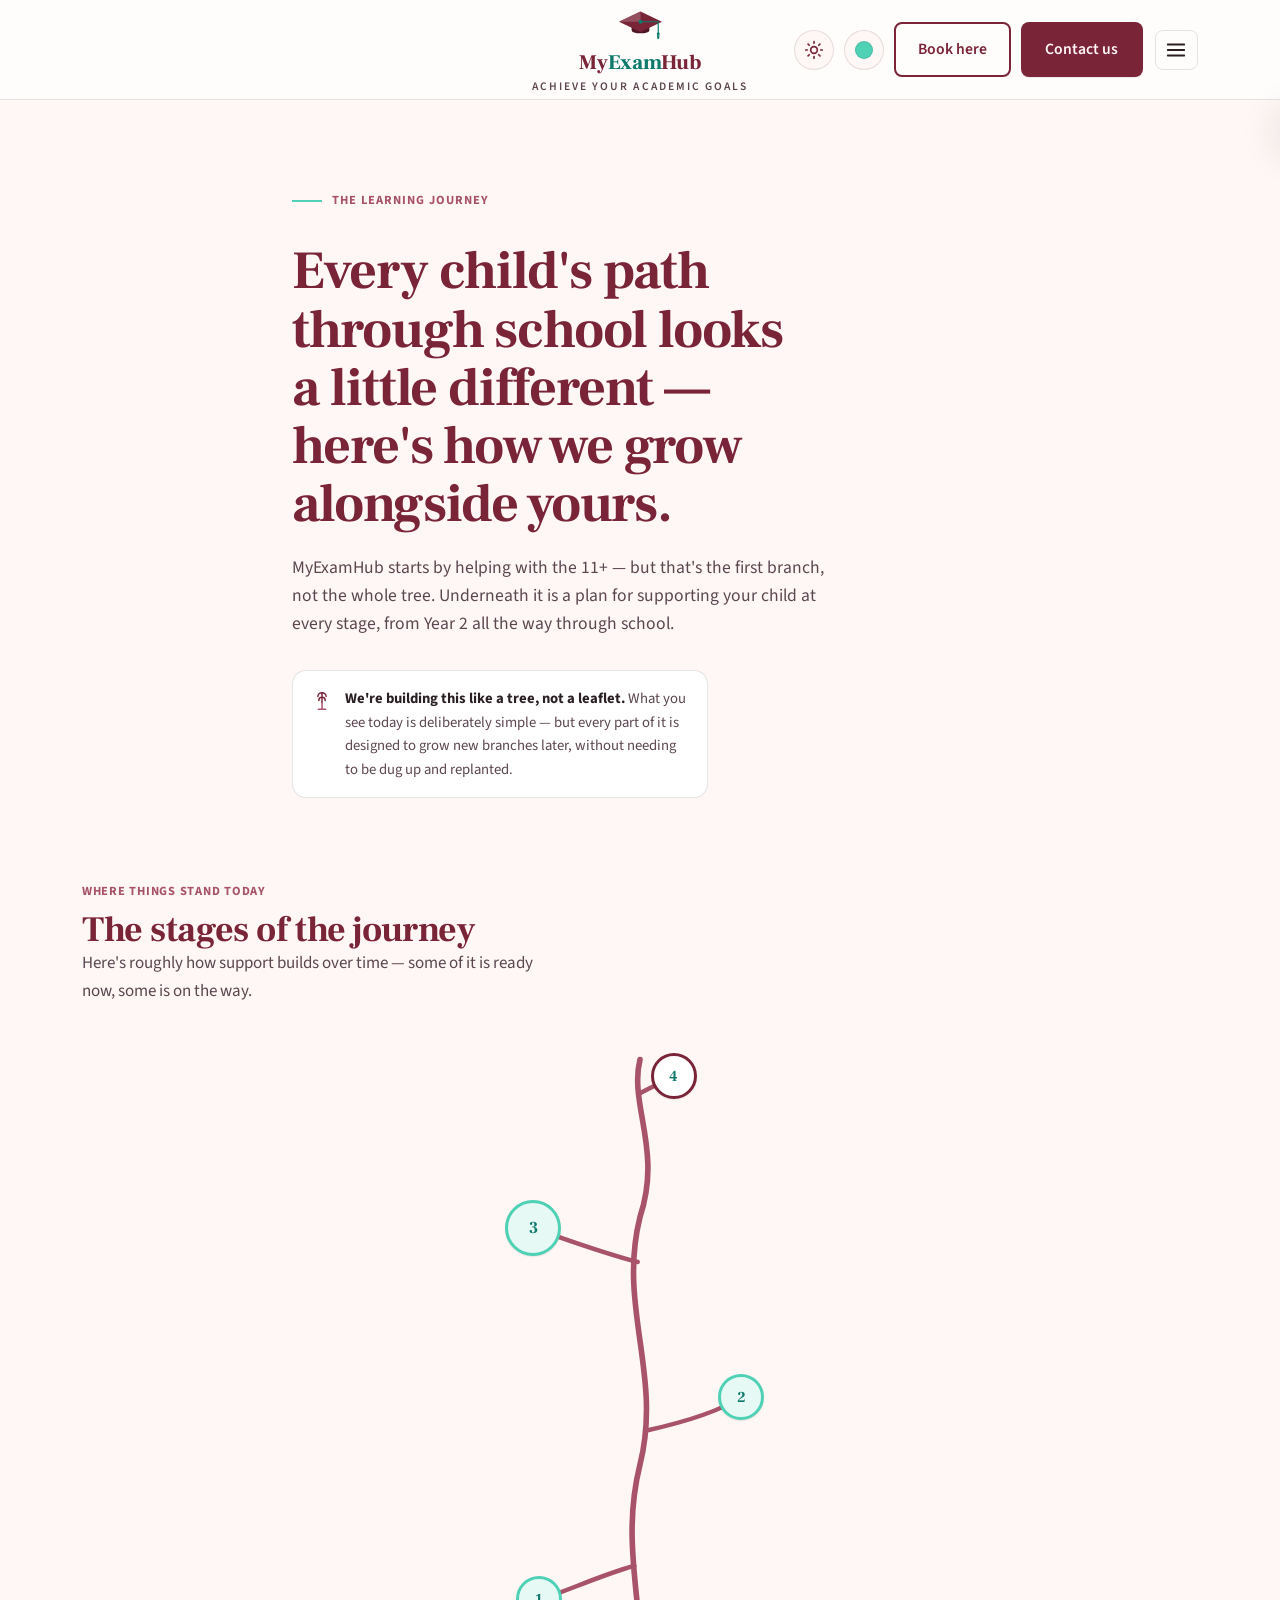
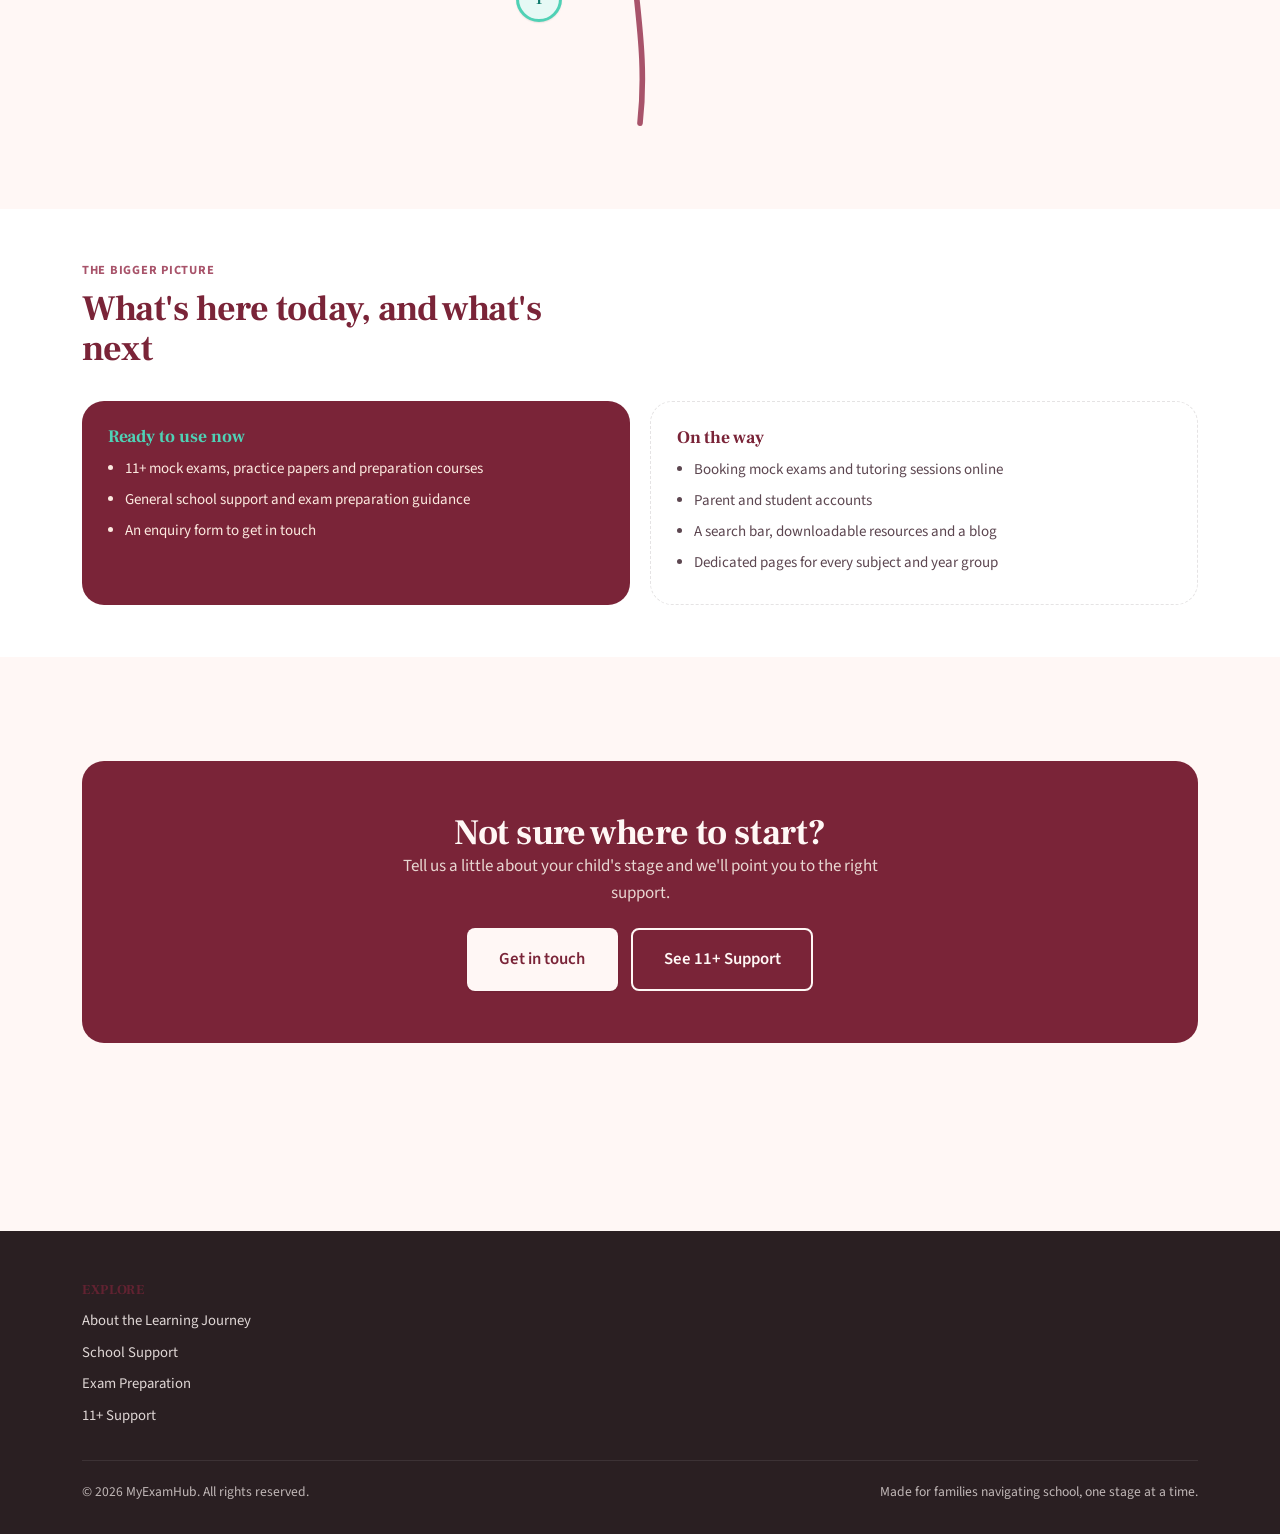
==== commit 197f8b54: "Trim 11+ card copy, fix a11y/legibility issues, tidy about.html footer - Remove "Our most detailed p" ====
--- a/about.html
+++ b/about.html
@@ -6,6 +6,9 @@
 <title>About the Learning Journey — MyExamHub</title>
 <meta name="description" content="How children progress through school stages, and how MyExamHub supports them along the way — from Year 2 through the 11+ and beyond.">
 <link rel="icon" type="image/svg+xml" href="assets/img/favicon.svg">
+<link rel="preconnect" href="https://fonts.googleapis.com">
+<link rel="preconnect" href="https://fonts.gstatic.com" crossorigin>
+<link rel="stylesheet" href="https://fonts.googleapis.com/css2?family=Frank+Ruhl+Libre:wght@500;600;700;900&family=Source+Sans+3:wght@400;500;600;700&display=swap">
 <link rel="stylesheet" href="assets/css/style.css">
 </head>
 <body>
@@ -54,7 +57,7 @@
         <button class="palette-toggle" aria-label="Switch to Sage colours" aria-pressed="false" title="Colour scheme">
           <span class="palette-toggle-swatch" aria-hidden="true"></span>
         </button>
-        <a class="btn btn-outline header-cta" href="contact.html#booking">Book here</a>
+        <a class="btn btn-outline header-cta" href="https://myexamhub.sumupstore.com/" target="_blank" rel="noopener">Book here</a>
         <a class="btn btn-primary header-cta" href="contact.html">Contact us</a>
       </div>
     </div>
@@ -271,11 +274,7 @@
   <div class="container">
     <div class="footer-grid">
       <div class="footer-col">
-        <div class="footer-brand">MyExamHub</div>
-        <p class="footer-tagline">A calmer, clearer way to support your child through school — starting with the 11+ and built to grow from there.</p>
-      </div>
-      <div class="footer-col">
-        <h5>Explore</h5>
+        <h3>Explore</h3>
         <ul>
           <li><a href="about.html">About the Learning Journey</a></li>
           <li><a href="school-support.html">School Support</a></li>
@@ -283,13 +282,6 @@
           <li><a href="eleven-plus.html">11+ Support</a></li>
         </ul>
       </div>
-      <div class="footer-col">
-        <h5>Get in touch</h5>
-        <ul>
-          <li><a href="mailto:myexamhub@hotmail.co.uk">myexamhub@hotmail.co.uk</a></li>
-          <li><a href="contact.html">Contact page</a></li>
-        </ul>
-      </div>
     </div>
     <div class="footer-bottom">
       <span>&copy; 2026 MyExamHub. All rights reserved.</span>
--- a/assets/css/style.css
+++ b/assets/css/style.css
@@ -8,8 +8,6 @@
    against the near-black surfaces there.
    Direction: growth-journey narrative, clean editorial execution
 */
-
-@import url('https://fonts.googleapis.com/css2?family=Frank+Ruhl+Libre:wght@500;600;700;900&family=Source+Sans+3:wght@400;500;600;700&display=swap');
 
 :root {
   --color-primary: #7A2438;
@@ -256,7 +254,7 @@
 .word-accent { color: var(--color-accent-strong); }
 .brand-tagline {
   font-family: var(--font-body);
-  font-size: 0.6rem;
+  font-size: 0.72rem;
   font-weight: 600;
   letter-spacing: 0.18em;
   text-transform: uppercase;
@@ -270,6 +268,25 @@
   .brand { position: static; transform: none; }
   .brand-mark { width: 46px; height: 37px; }
   .brand-word { font-size: 1.12rem; }
+}
+
+/* Home page: bigger, left-aligned brand lockup (scoped to .is-home so the
+   other 5 pages keep the standard centered header per CLAUDE.md's nav/
+   header consistency constraint). */
+.site-header.is-home .container { padding-block: 1.9rem; }
+.site-header.is-home .brand {
+  position: static;
+  transform: none;
+  align-items: flex-start;
+  text-align: left;
+}
+.site-header.is-home .brand-mark { width: 78px; height: 63px; }
+.site-header.is-home .brand-word { font-size: 1.6rem; }
+.site-header.is-home .brand-tagline { font-size: 0.8rem; }
+@media (max-width: 640px) {
+  .site-header.is-home .container { padding-block: 1.4rem; }
+  .site-header.is-home .brand-mark { width: 58px; height: 47px; }
+  .site-header.is-home .brand-word { font-size: 1.3rem; }
 }
 
 .nav-wrap {
@@ -369,6 +386,21 @@
 .header-cta { white-space: nowrap; }
 @media (max-width: 520px) {
   .btn.header-cta { display: none; }
+}
+
+/* Home page: never hide the header CTAs, even on narrow phones — this
+   page has no hamburger fallback, so "Book here"/"Contact us" are the
+   only way to act from the header. Wrap onto a second row instead. */
+@media (max-width: 520px) {
+  .site-header.is-home .container { flex-wrap: wrap; row-gap: 0.75rem; }
+  .site-header.is-home .nav-wrap { width: 100%; margin-left: 0; }
+  .site-header.is-home .header-actions { width: 100%; flex-wrap: wrap; }
+  .site-header.is-home .btn.header-cta {
+    display: inline-flex;
+    white-space: normal;
+    flex: 1 1 auto;
+    justify-content: center;
+  }
 }
 
 .nav-toggle { display: inline-flex; align-items: center; justify-content: center; order: 3; }
@@ -483,7 +515,6 @@
 }
 .hero h1 { margin-bottom: var(--space-3); }
 .hero-lede { font-size: 1.15rem; margin-bottom: var(--space-4); }
-.hero-actions { display: flex; gap: 0.85rem; flex-wrap: wrap; }
 
 .journey {
   position: relative;
@@ -518,6 +549,11 @@
   margin-bottom: 0.5rem;
 }
 :root[data-theme="dark"] .journey-dot { color: var(--color-accent); }
+.journey-dot--active {
+  background: var(--color-primary);
+  border-color: var(--color-primary);
+  color: #FFF7F5;
+}
 .journey-stop span.label {
   font-size: 0.82rem;
   font-weight: 600;
@@ -639,6 +675,11 @@
   font-weight: 600;
   color: var(--color-primary);
   text-decoration: none;
+  background: none;
+  border: none;
+  padding: 0;
+  font-size: inherit;
+  cursor: pointer;
 }
 :root[data-theme="dark"] .card-link { color: var(--color-accent); }
 .card-link svg { width: 16px; height: 16px; transition: transform 160ms var(--ease-out); }
@@ -646,6 +687,70 @@
   .card-link:hover svg { transform: translateX(3px); }
 }
 
+/* ===== Info modal (in-page "Read more" boxes) ===== */
+.info-modal {
+  position: fixed;
+  inset: 0;
+  margin: auto;
+  border: none;
+  border-radius: var(--radius-lg);
+  padding: var(--space-4);
+  width: min(560px, 90vw);
+  max-height: calc(100vh - var(--space-5));
+  overflow-y: auto;
+  background: var(--color-surface);
+  color: var(--color-text);
+  box-shadow: var(--shadow-lg);
+}
+.info-modal::backdrop {
+  background: rgba(20, 8, 12, 0.45);
+}
+.info-modal-head {
+  display: flex;
+  align-items: center;
+  justify-content: space-between;
+  gap: var(--space-2);
+  margin-bottom: var(--space-3);
+}
+.info-modal-head h2 { margin: 0; }
+.info-modal-close {
+  display: inline-flex;
+  align-items: center;
+  justify-content: center;
+  width: 40px;
+  height: 40px;
+  flex-shrink: 0;
+  background: none;
+  border: 1px solid var(--color-border);
+  border-radius: var(--radius-sm);
+  color: var(--color-text);
+  cursor: pointer;
+}
+.info-modal-close svg { width: 20px; height: 20px; }
+.info-modal--wide { width: min(760px, 92vw); }
+.info-modal-grid {
+  display: grid;
+  grid-template-columns: 1fr 1fr;
+  gap: var(--space-3);
+}
+.info-modal-grid--3 { grid-template-columns: repeat(3, 1fr); }
+@media (max-width: 640px) {
+  .info-modal-grid { grid-template-columns: 1fr; }
+}
+@media (max-width: 760px) {
+  .info-modal-grid--3 { grid-template-columns: 1fr; }
+}
+.info-modal-box {
+  background: var(--color-bg);
+  border: 1px solid var(--color-border);
+  border-radius: var(--radius-md);
+  padding: var(--space-3);
+}
+.info-modal-box h3 { margin-bottom: 0.4rem; font-size: 1.05rem; }
+.info-modal-box p { font-size: 0.92rem; max-width: none; }
+.info-modal-box ul { margin: 0.5rem 0 0; padding-left: 1.1rem; font-size: 0.88rem; color: var(--color-text-soft); list-style: disc; }
+.info-modal-box li { margin-bottom: 0.3rem; }
+
 /* ===== Milestone / stepper (used across pages) ===== */
 .milestones {
   display: flex;
@@ -656,8 +761,8 @@
 .milestone {
   flex: 1 1 160px;
   min-width: 160px;
-  border-left: 3px solid var(--color-accent);
-  padding: 0.25rem 0 0.25rem var(--space-2);
+  border-top: 2px solid var(--color-accent);
+  padding: var(--space-2) 0 0.25rem;
 }
 .milestone .step-num {
   font-family: var(--font-display);
@@ -713,8 +818,13 @@
 .faq-item summary .chevron { width: 20px; height: 20px; flex-shrink: 0; transition: transform 200ms var(--ease-out); color: var(--color-primary); }
 :root[data-theme="dark"] .faq-item summary .chevron { color: var(--color-accent); }
 .faq-item[open] summary .chevron { transform: rotate(180deg); }
-.faq-item .faq-answer { overflow: hidden; padding-block: 0.4rem 0.8rem; }
-.faq-item.js-accordion .faq-answer { transition: height 220ms var(--ease-out); }
+.faq-item .faq-answer { display: grid; grid-template-rows: 1fr; }
+.faq-item .faq-answer > p { overflow: hidden; padding-block: 0.4rem 0.8rem; }
+.faq-item.js-accordion .faq-answer {
+  grid-template-rows: 0fr;
+  transition: grid-template-rows 220ms var(--ease-out);
+}
+.faq-item.js-accordion.is-open .faq-answer { grid-template-rows: 1fr; }
 @media (prefers-reduced-motion: reduce) {
   .faq-item.js-accordion .faq-answer { transition: none; }
 }
@@ -761,8 +871,11 @@
 .contact-item { display: flex; gap: var(--space-2); align-items: flex-start; }
 .contact-item .icon { width: 26px; height: 26px; color: var(--color-primary); flex-shrink: 0; margin-top: 0.15rem; }
 :root[data-theme="dark"] .contact-item .icon { color: var(--color-accent); }
-.contact-item h4 { font-size: 1rem; margin-bottom: 0.15rem; }
+.contact-item h3, .contact-item h4 { font-size: 1rem; margin-bottom: 0.15rem; }
 .contact-item p { font-size: 0.95rem; }
+.contact-item p a { color: var(--color-primary); font-weight: 600; text-decoration: none; }
+:root[data-theme="dark"] .contact-item p a { color: var(--color-accent); }
+.contact-item p a:hover { text-decoration: underline; }
 
 /* ===== Footer ===== */
 .site-footer {
@@ -771,8 +884,20 @@
   padding-block: var(--space-5) var(--space-4);
   margin-top: var(--space-6);
 }
-.site-footer a { color: inherit; text-decoration: none; opacity: 0.85; }
-.site-footer a:hover { opacity: 1; text-decoration: underline; }
+.site-footer a,
+.site-footer button {
+  color: inherit;
+  text-decoration: none;
+  opacity: 0.85;
+  background: none;
+  border: none;
+  padding: 0;
+  font: inherit;
+  text-align: left;
+  cursor: pointer;
+}
+.site-footer a:hover,
+.site-footer button:hover { opacity: 1; text-decoration: underline; }
 .footer-grid {
   display: grid;
   grid-template-columns: 1.4fr 1fr 1fr;
@@ -780,9 +905,10 @@
   margin-bottom: var(--space-4);
 }
 @media (max-width: 700px) { .footer-grid { grid-template-columns: 1fr; } }
+.site-footer.is-home .footer-grid { grid-template-columns: 1.4fr 1fr; }
 .footer-brand { font-family: var(--font-display); font-size: 1.2rem; font-weight: 700; margin-bottom: 0.5rem; }
 .footer-tagline { font-size: 0.92rem; opacity: 0.75; max-width: 40ch; color: inherit; }
-.footer-col h5 { font-size: 0.85rem; text-transform: uppercase; letter-spacing: 0.05em; opacity: 0.7; margin-bottom: 0.7rem; }
+.footer-col h3 { font-size: 0.85rem; text-transform: uppercase; letter-spacing: 0.05em; opacity: 0.7; margin-bottom: 0.7rem; }
 .footer-col ul { display: flex; flex-direction: column; gap: 0.5rem; font-size: 0.92rem; }
 .footer-bottom {
   border-top: 1px solid rgba(255,255,255,0.12);
@@ -894,7 +1020,7 @@
   font-size: 0.95rem;
   color: var(--color-accent-strong);
   cursor: pointer;
-  transition: transform 0.25s cubic-bezier(0.34, 1.56, 0.64, 1), border-color 0.2s ease, box-shadow 0.2s ease;
+  transition: transform 0.25s var(--ease-out), border-color 0.2s ease, box-shadow 0.2s ease;
   box-shadow: var(--shadow-sm);
 }
 .tree-stage[data-status="now"] .tree-node {
@@ -929,7 +1055,7 @@
   pointer-events: none;
   transform: translateY(-50%) scale(0.85);
   transform-origin: center left;
-  transition: opacity 0.2s ease, transform 0.25s cubic-bezier(0.34, 1.56, 0.64, 1);
+  transition: opacity 0.2s ease, transform 0.25s var(--ease-out);
   z-index: 5;
 }
 .tree-stage[data-side="left"] .tree-card { right: calc(100% + 1.1rem); transform-origin: center right; }
@@ -947,7 +1073,7 @@
 
 .tree-card-tag {
   display: inline-block;
-  font-size: 0.62rem;
+  font-size: 0.7rem;
   font-weight: 700;
   letter-spacing: 0.04em;
   text-transform: uppercase;
@@ -991,9 +1117,15 @@
     background: color-mix(in srgb, var(--color-accent) 14%, var(--color-surface));
   }
   .tree-mobile-list .stage-title { flex: 1; font-family: var(--font-display); font-weight: 700; font-size: 0.95rem; color: var(--color-text); }
-  .tree-mobile-list .stage-detail { max-height: 0; opacity: 0; overflow: hidden; padding-left: 3.25rem; transition: max-height 0.3s ease, opacity 0.2s ease; }
-  .tree-mobile-list .stage.is-open .stage-detail { max-height: 280px; opacity: 1; }
-  .tree-mobile-list .stage-detail-inner { padding: 0 0.4rem 0.9rem; }
+  .tree-mobile-list .stage-detail {
+    display: grid;
+    grid-template-rows: 0fr;
+    opacity: 0;
+    padding-left: 3.25rem;
+    transition: grid-template-rows 0.3s ease, opacity 0.2s ease;
+  }
+  .tree-mobile-list .stage.is-open .stage-detail { grid-template-rows: 1fr; opacity: 1; }
+  .tree-mobile-list .stage-detail-inner { overflow: hidden; padding: 0 0.4rem 0.9rem; }
   .tree-mobile-list .stage-detail p { margin: 0; font-size: 0.9rem; }
   .tree-mobile-list .stage-detail ul { margin: 0.5rem 0 0; padding-left: 1rem; font-size: 0.87rem; color: var(--color-text-soft); list-style: disc; }
 }
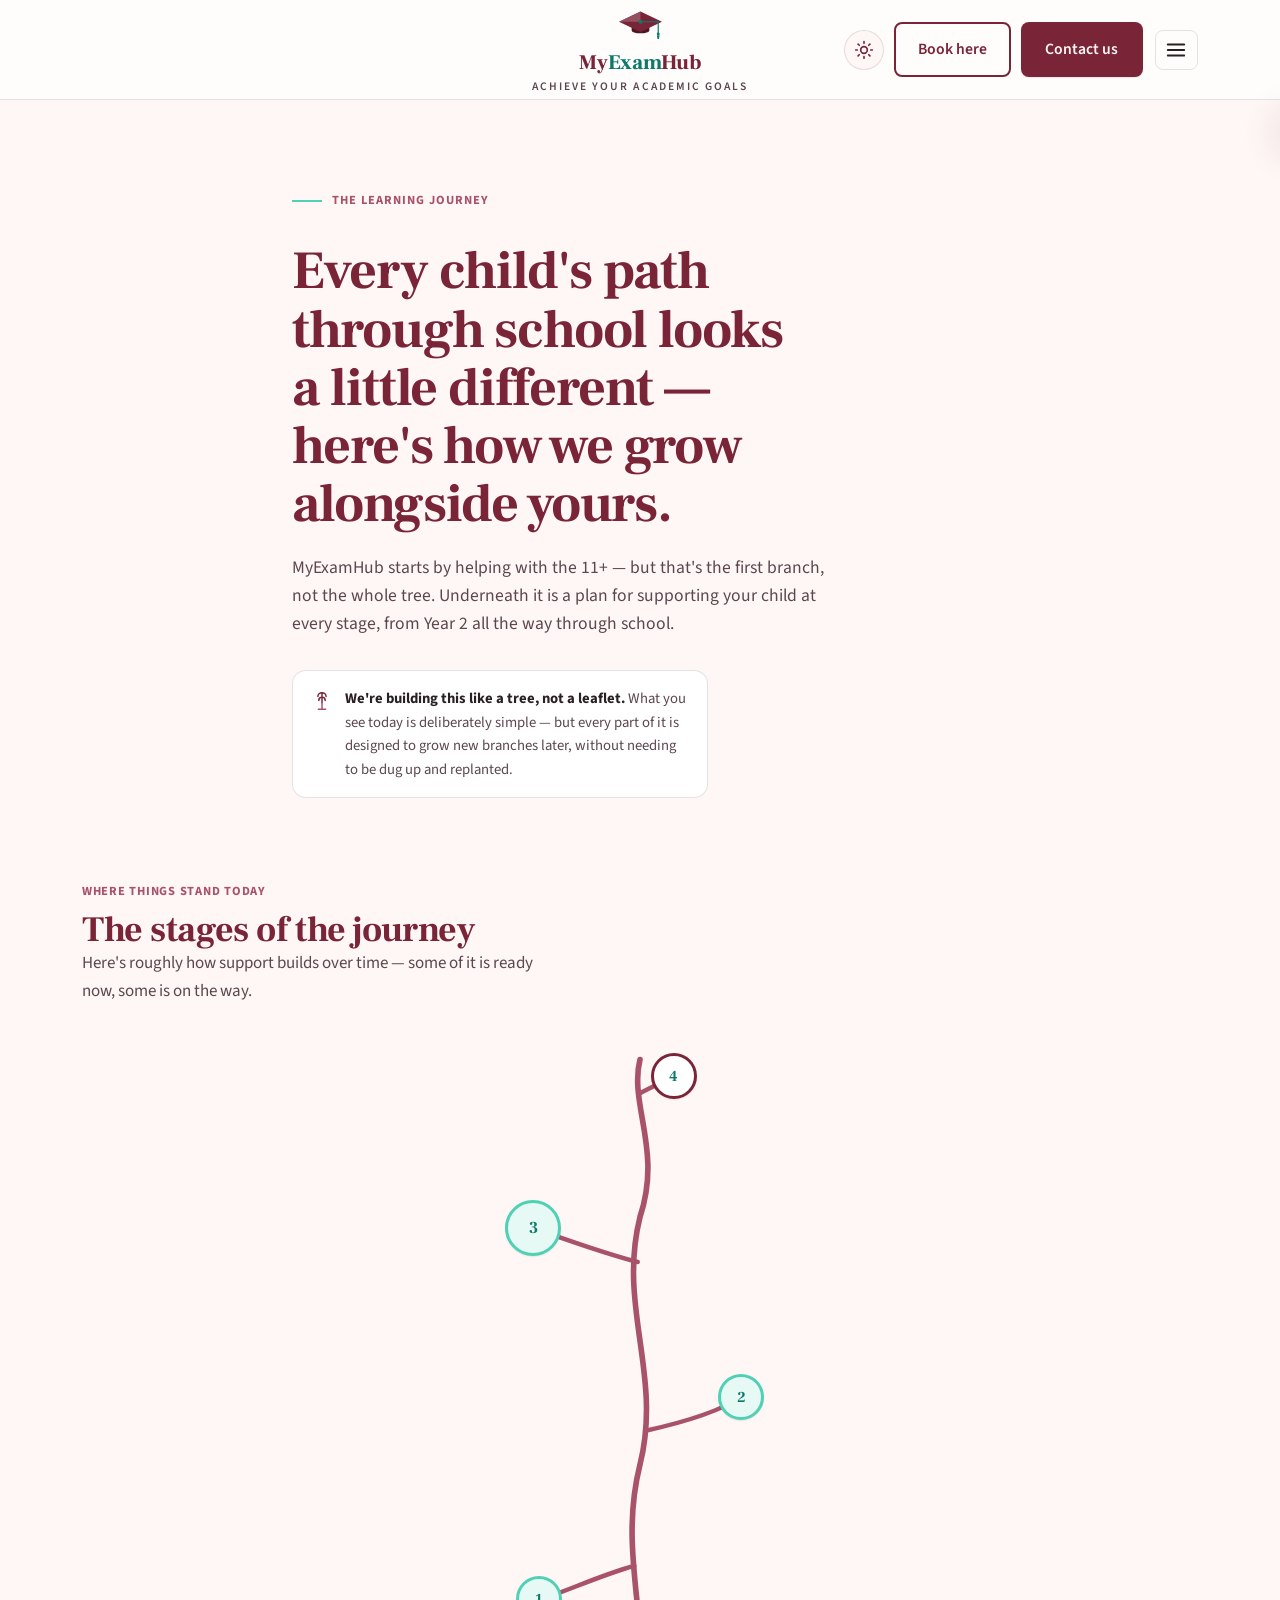
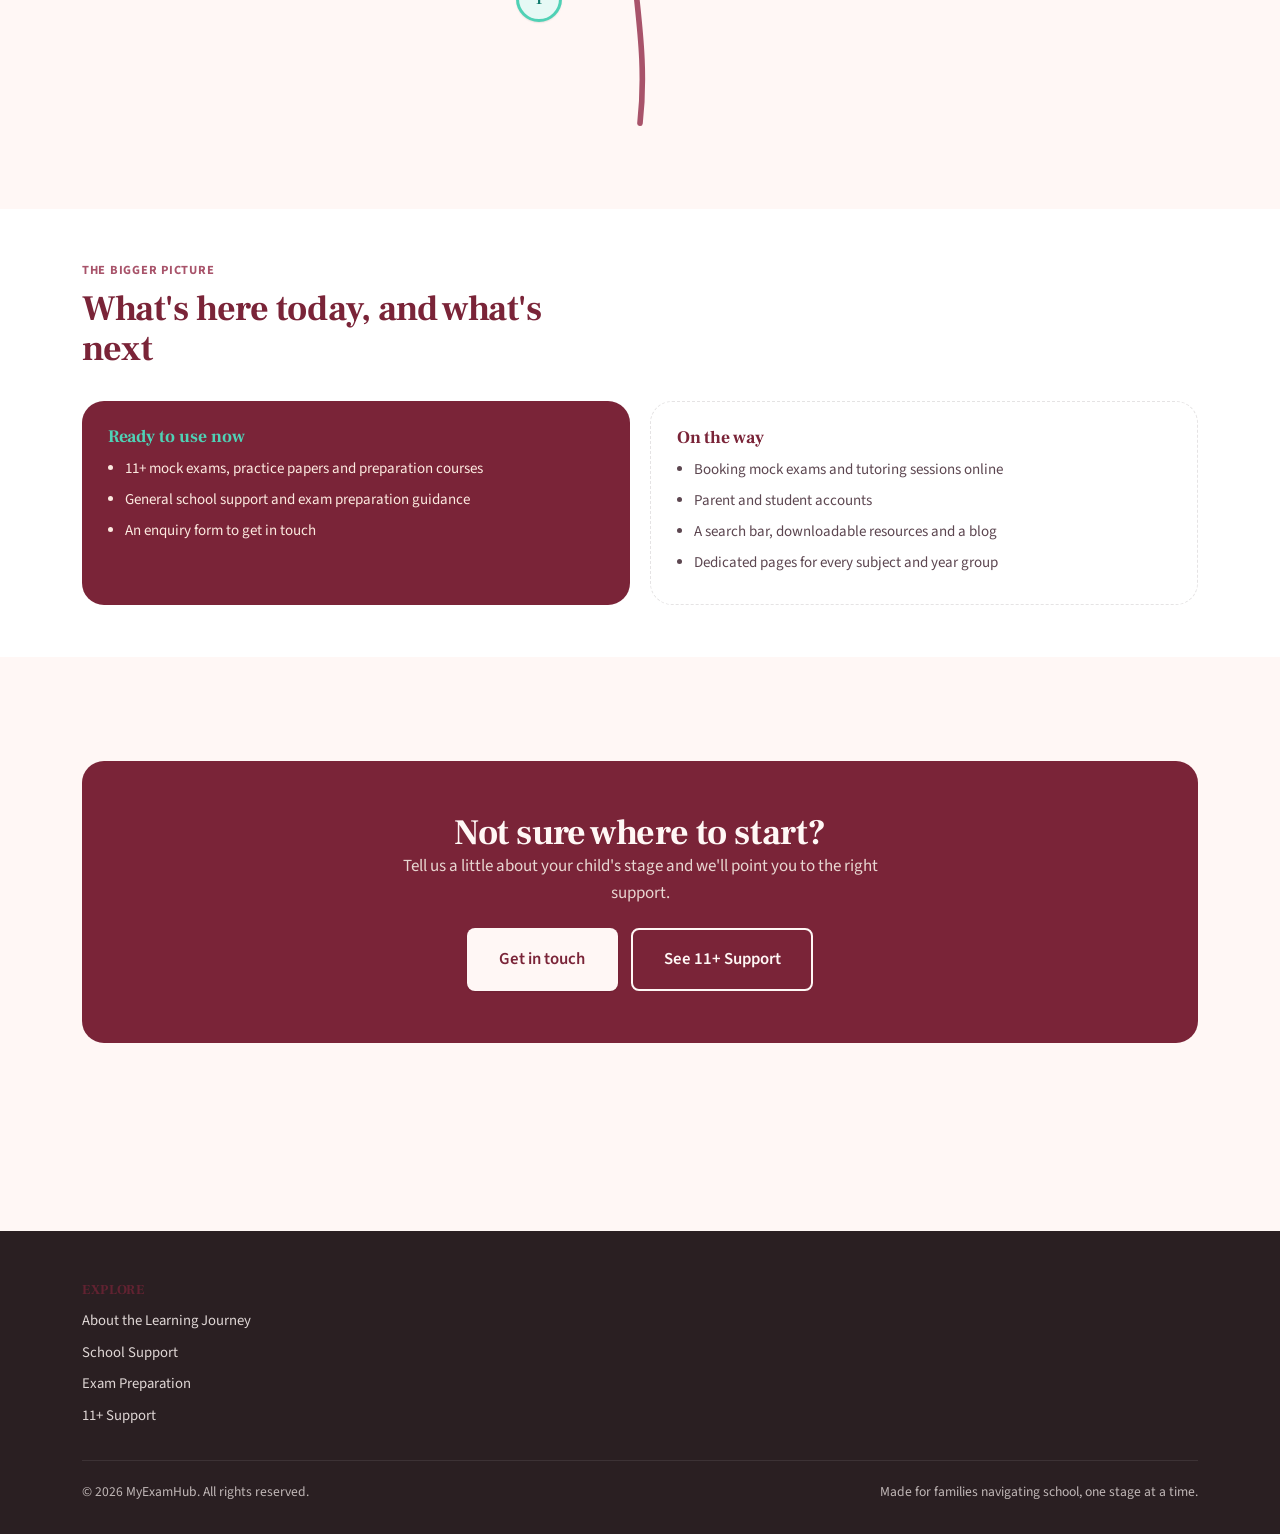
==== commit 327cbbe0: "Remove palette toggle, trim footers site-wide, add testimonials section - Remove the Burgundy/Sage p" ====
--- a/about.html
+++ b/about.html
@@ -54,9 +54,6 @@
           <svg class="icon-sun" viewBox="0 0 24 24" fill="none" stroke="currentColor" stroke-width="2" stroke-linecap="round"><circle cx="12" cy="12" r="4"/><path d="M12 2v2M12 20v2M4.9 4.9l1.4 1.4M17.7 17.7l1.4 1.4M2 12h2M20 12h2M4.9 19.1l1.4-1.4M17.7 6.3l1.4-1.4"/></svg>
           <svg class="icon-moon" viewBox="0 0 24 24" fill="none" stroke="currentColor" stroke-width="2" stroke-linecap="round"><path d="M20 14.5A8.5 8.5 0 1 1 9.5 4a7 7 0 0 0 10.5 10.5Z"/></svg>
         </button>
-        <button class="palette-toggle" aria-label="Switch to Sage colours" aria-pressed="false" title="Colour scheme">
-          <span class="palette-toggle-swatch" aria-hidden="true"></span>
-        </button>
         <a class="btn btn-outline header-cta" href="https://myexamhub.sumupstore.com/" target="_blank" rel="noopener">Book here</a>
         <a class="btn btn-primary header-cta" href="contact.html">Contact us</a>
       </div>
--- a/assets/css/style.css
+++ b/assets/css/style.css
@@ -361,28 +361,6 @@
 :root[data-theme="dark"] .theme-toggle .icon-sun { display: none; }
 :root[data-theme="dark"] .theme-toggle .icon-moon { display: block; }
 
-.palette-toggle {
-  display: inline-flex;
-  align-items: center;
-  justify-content: center;
-  width: 40px;
-  height: 40px;
-  border-radius: 50%;
-  border: 1px solid var(--color-border);
-  background: var(--color-bg);
-  cursor: pointer;
-  transition: transform 160ms var(--ease-out);
-}
-.palette-toggle:active { transform: scale(0.92); }
-.palette-toggle-swatch {
-  width: 18px;
-  height: 18px;
-  border-radius: 50%;
-  background: var(--color-accent);
-  border: 1px solid var(--color-border);
-  transition: background-color 200ms ease;
-}
-
 .header-cta { white-space: nowrap; }
 @media (max-width: 520px) {
   .btn.header-cta { display: none; }
@@ -685,6 +663,27 @@
 .card-link svg { width: 16px; height: 16px; transition: transform 160ms var(--ease-out); }
 @media (hover: hover) and (pointer: fine) {
   .card-link:hover svg { transform: translateX(3px); }
+}
+
+/* ===== Testimonials ===== */
+.testimonial-quote {
+  margin: 0;
+  font-size: 0.96rem;
+  color: var(--color-text);
+  max-width: none;
+}
+.testimonial-quote p + p { margin-top: 0.6rem; }
+.testimonial-author {
+  display: block;
+  margin-top: var(--space-3);
+  font-style: normal;
+  font-weight: 700;
+  color: var(--color-primary);
+  font-size: 0.92rem;
+}
+:root[data-theme="dark"] .testimonial-author { color: var(--color-accent); }
+@media (prefers-color-scheme: dark) {
+  html:not([data-theme="light"]) .testimonial-author { color: var(--color-accent); }
 }
 
 /* ===== Info modal (in-page "Read more" boxes) ===== */
